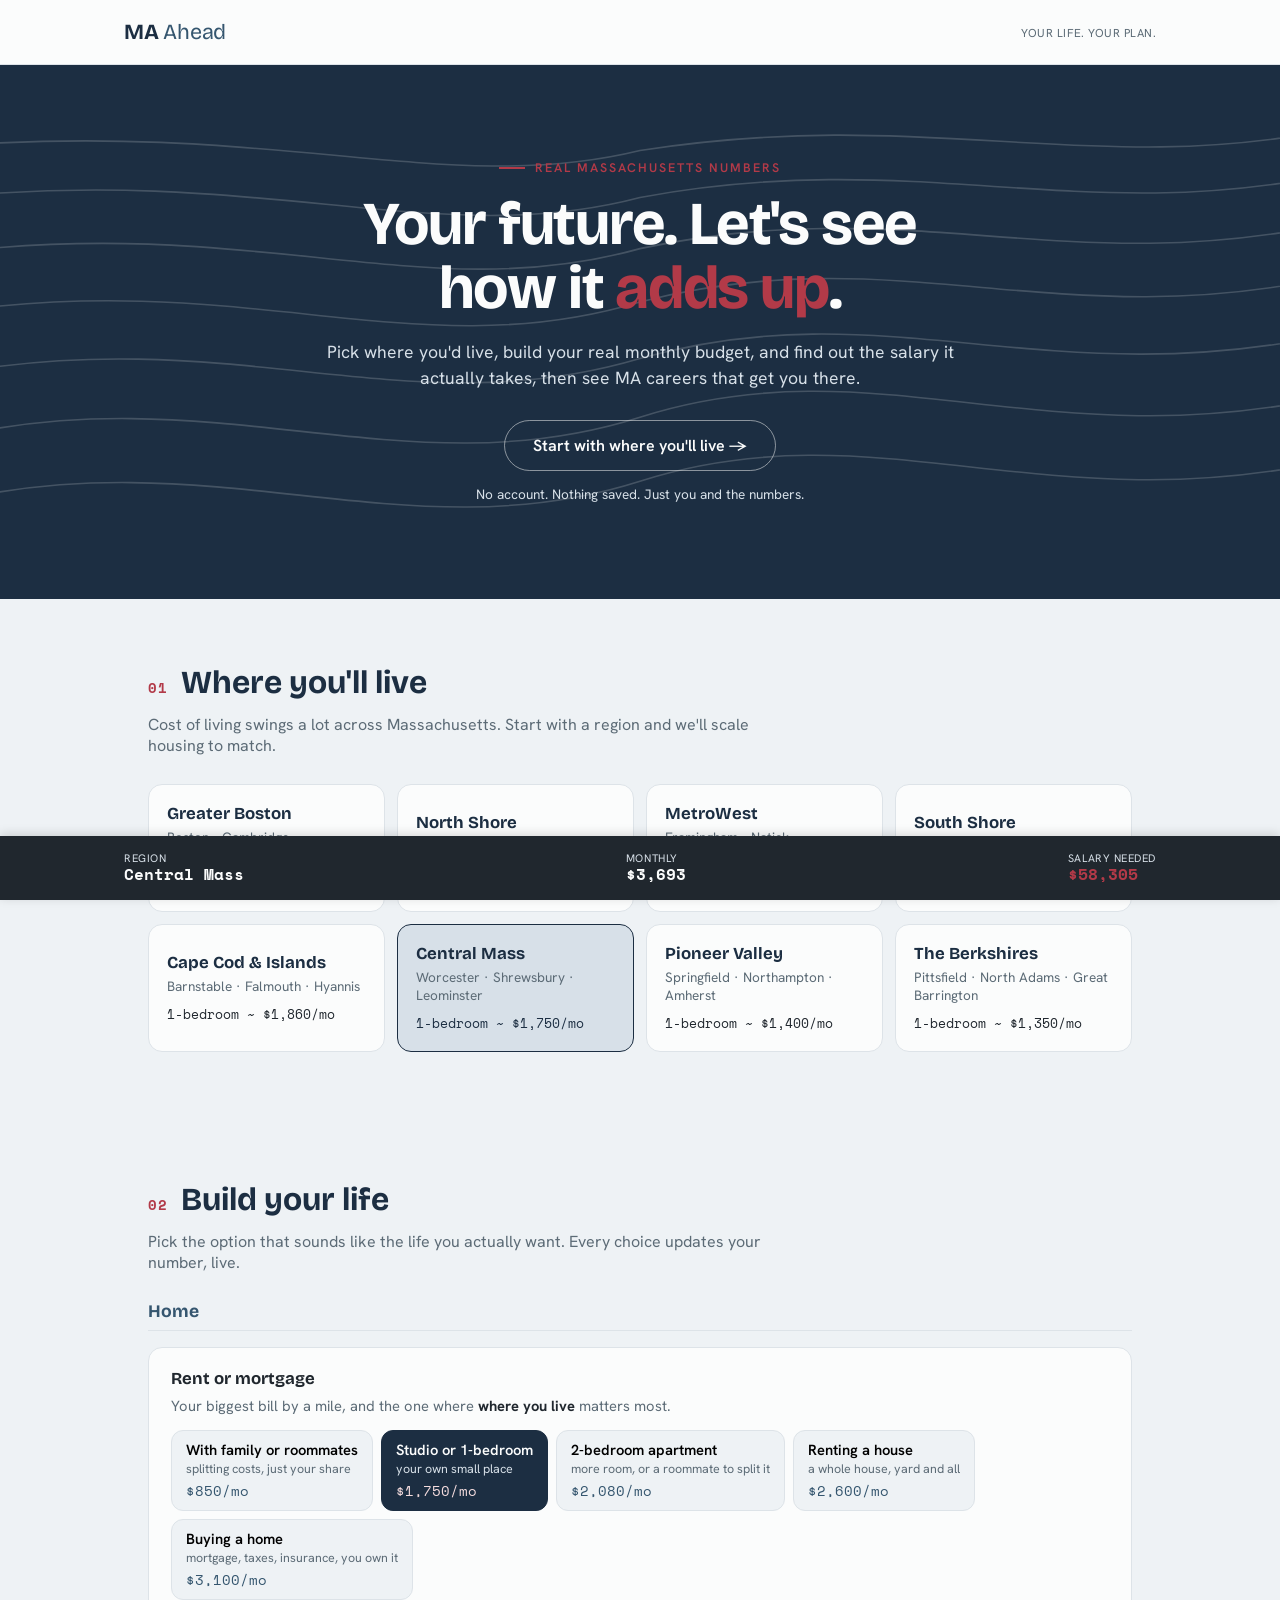
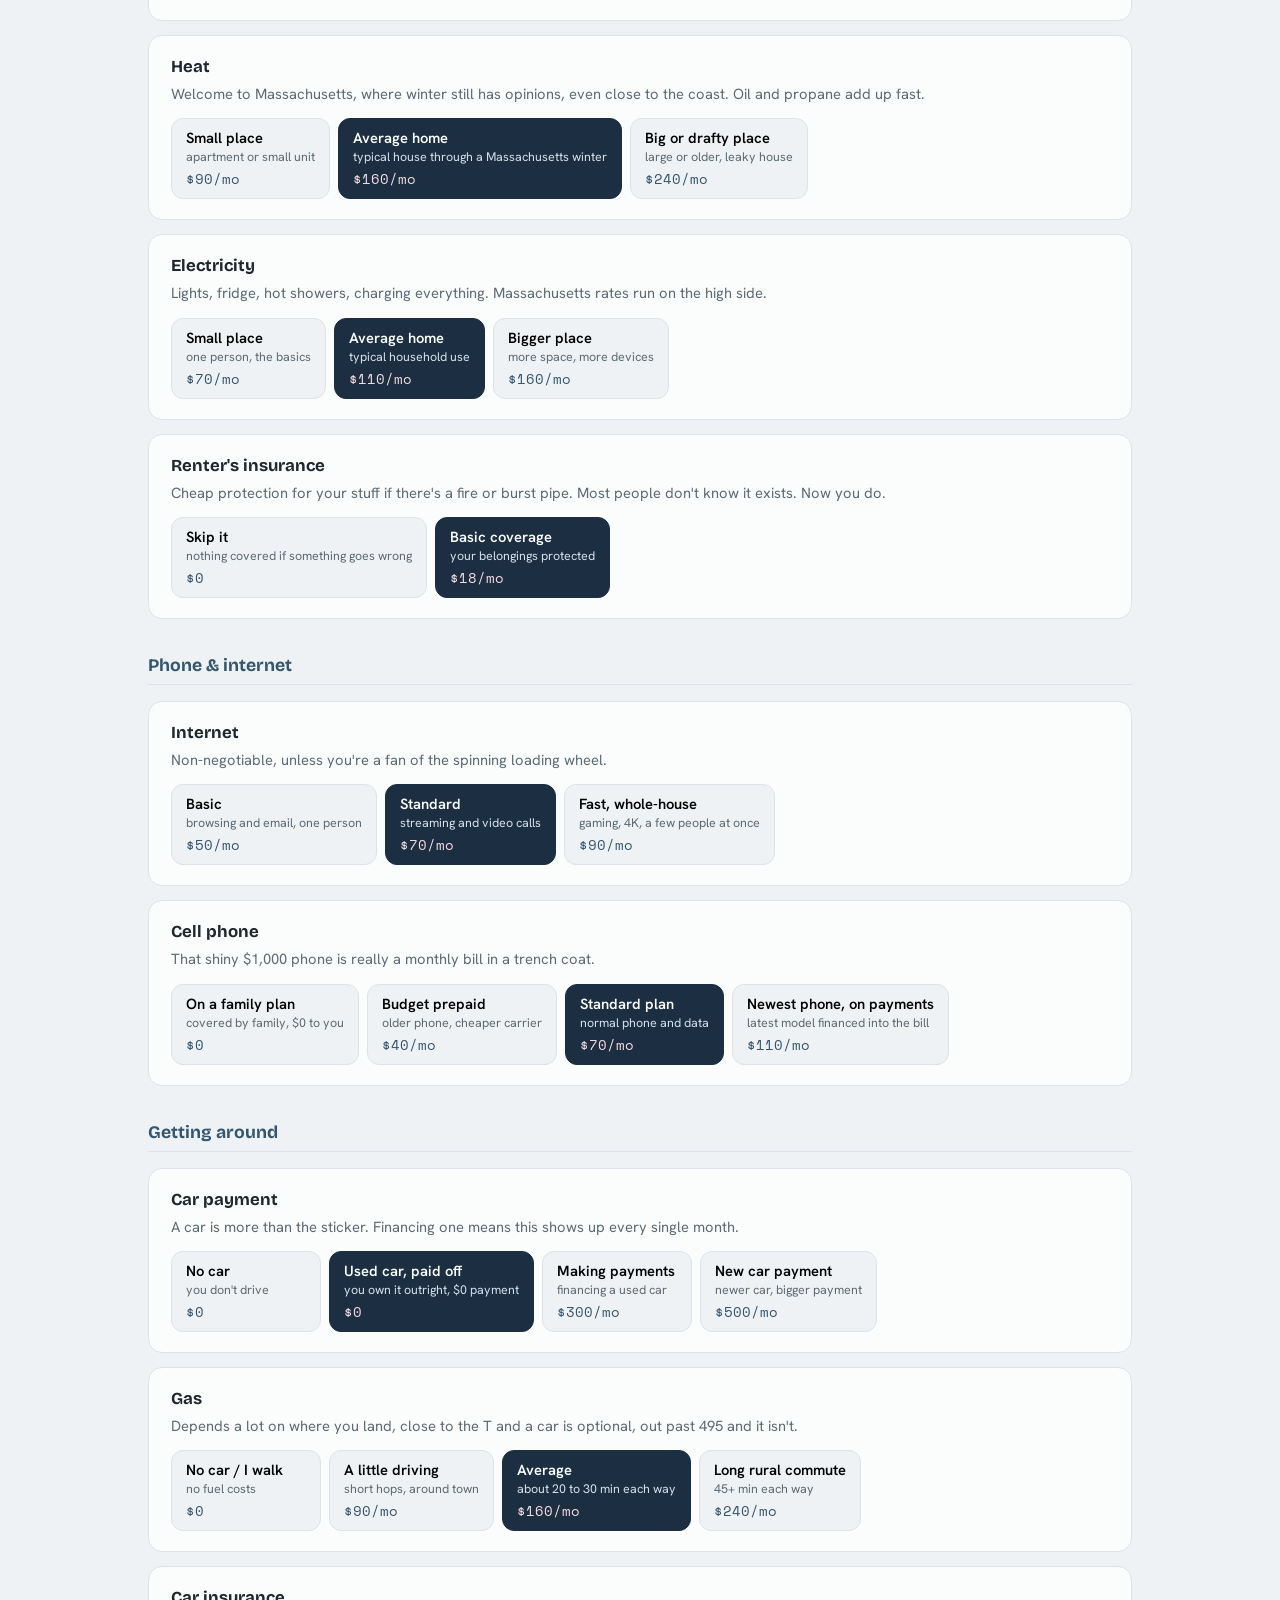
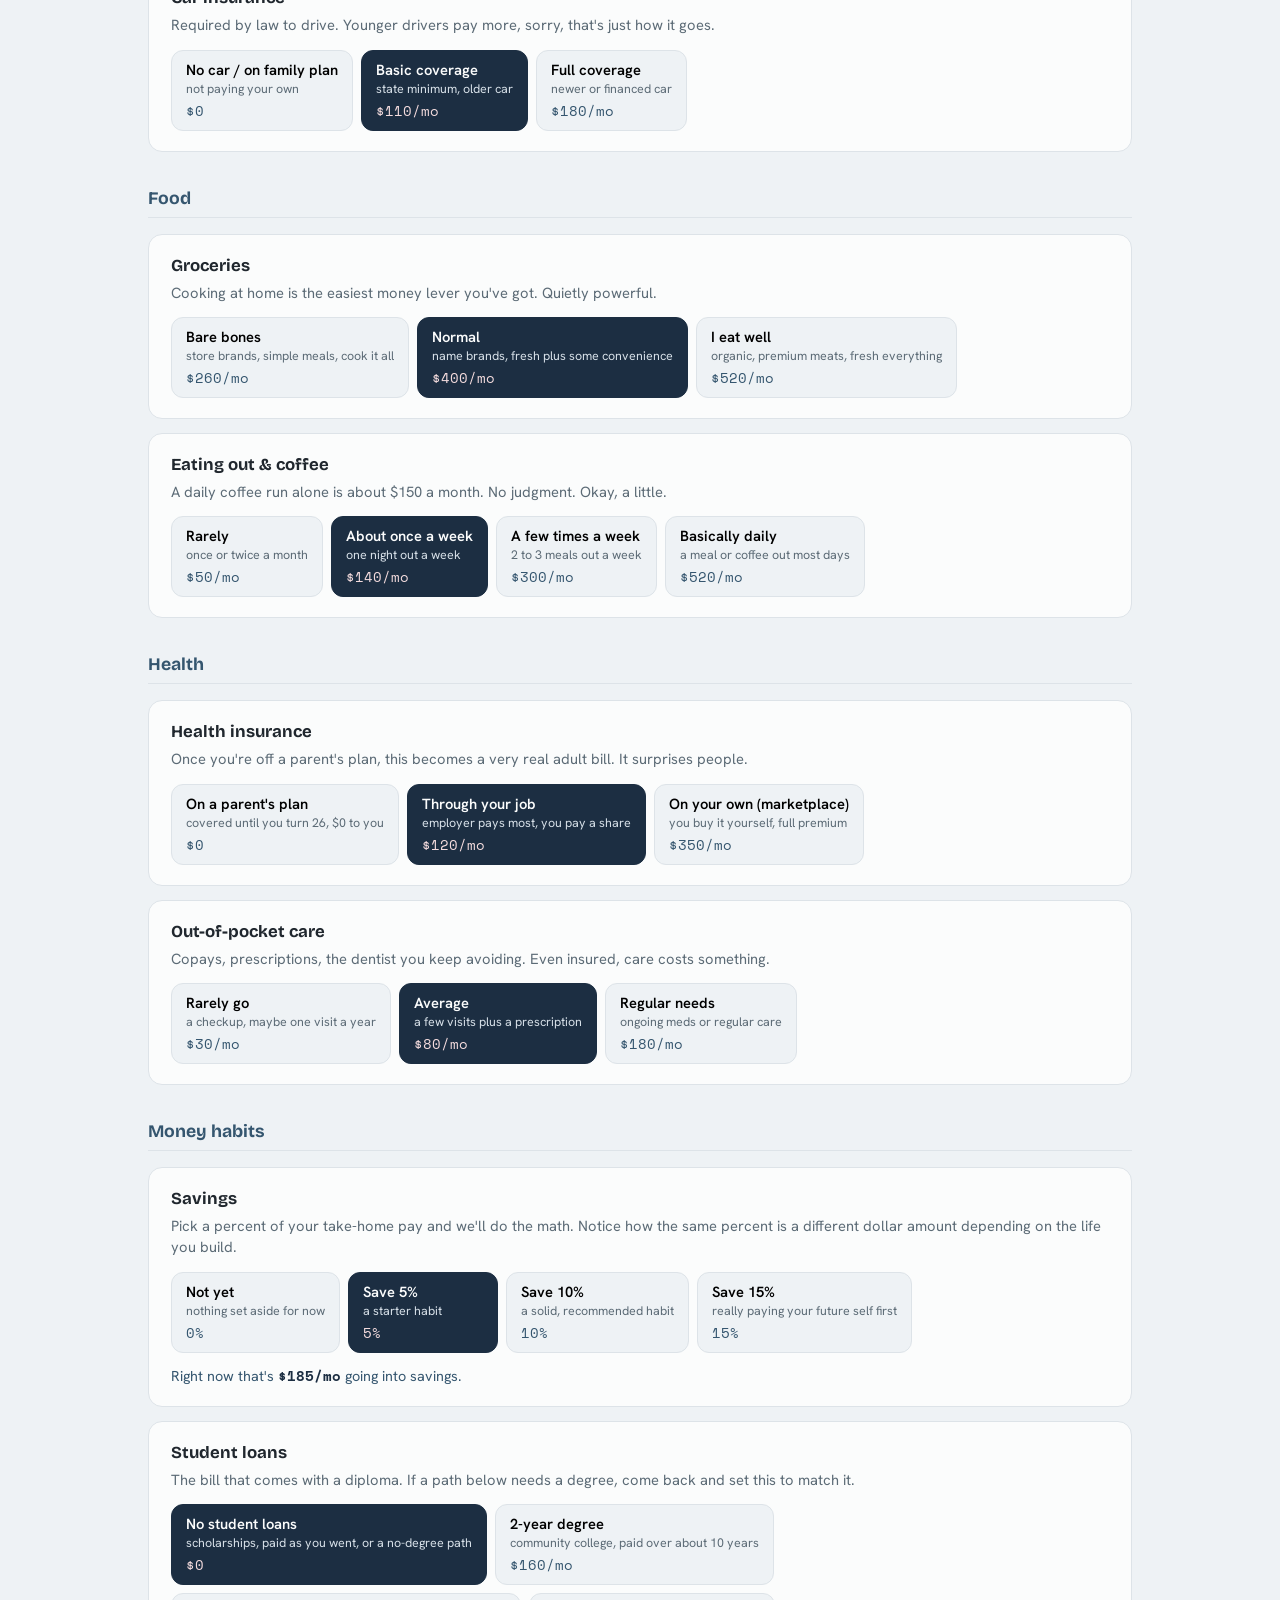
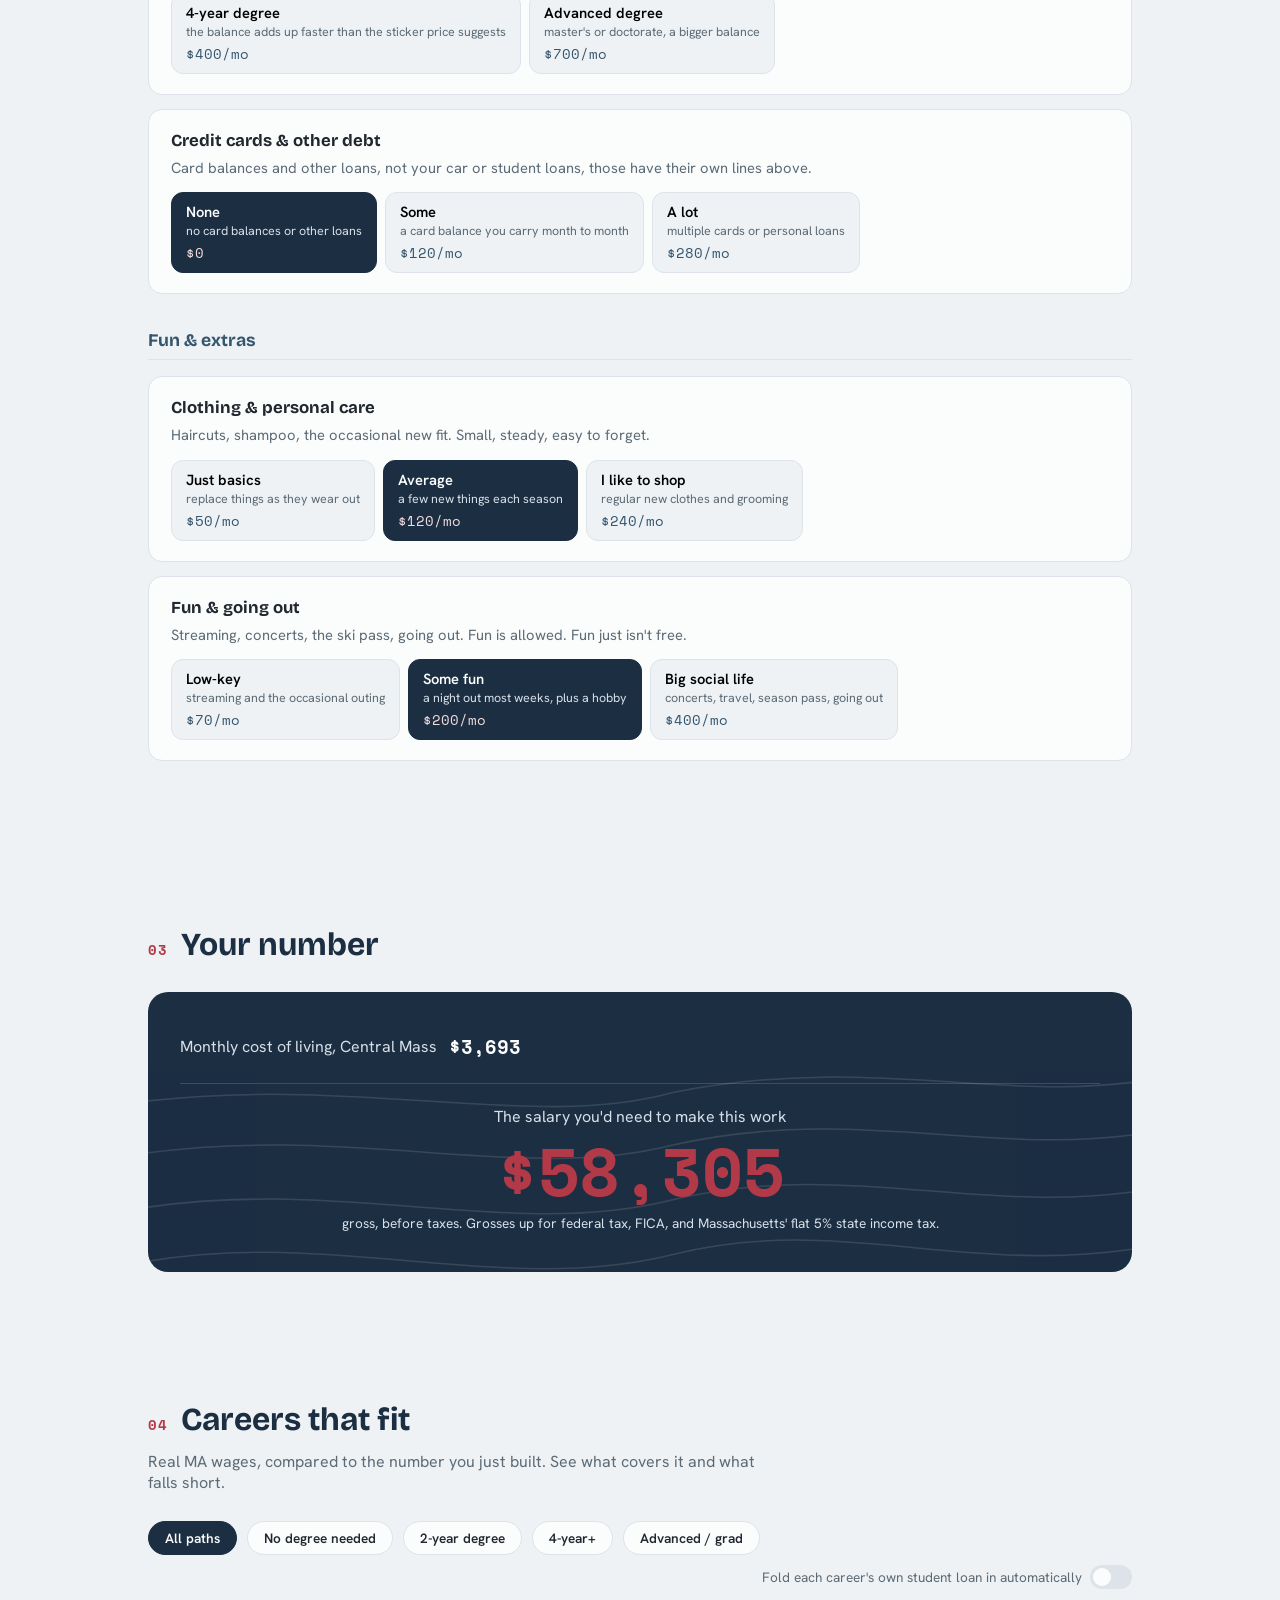
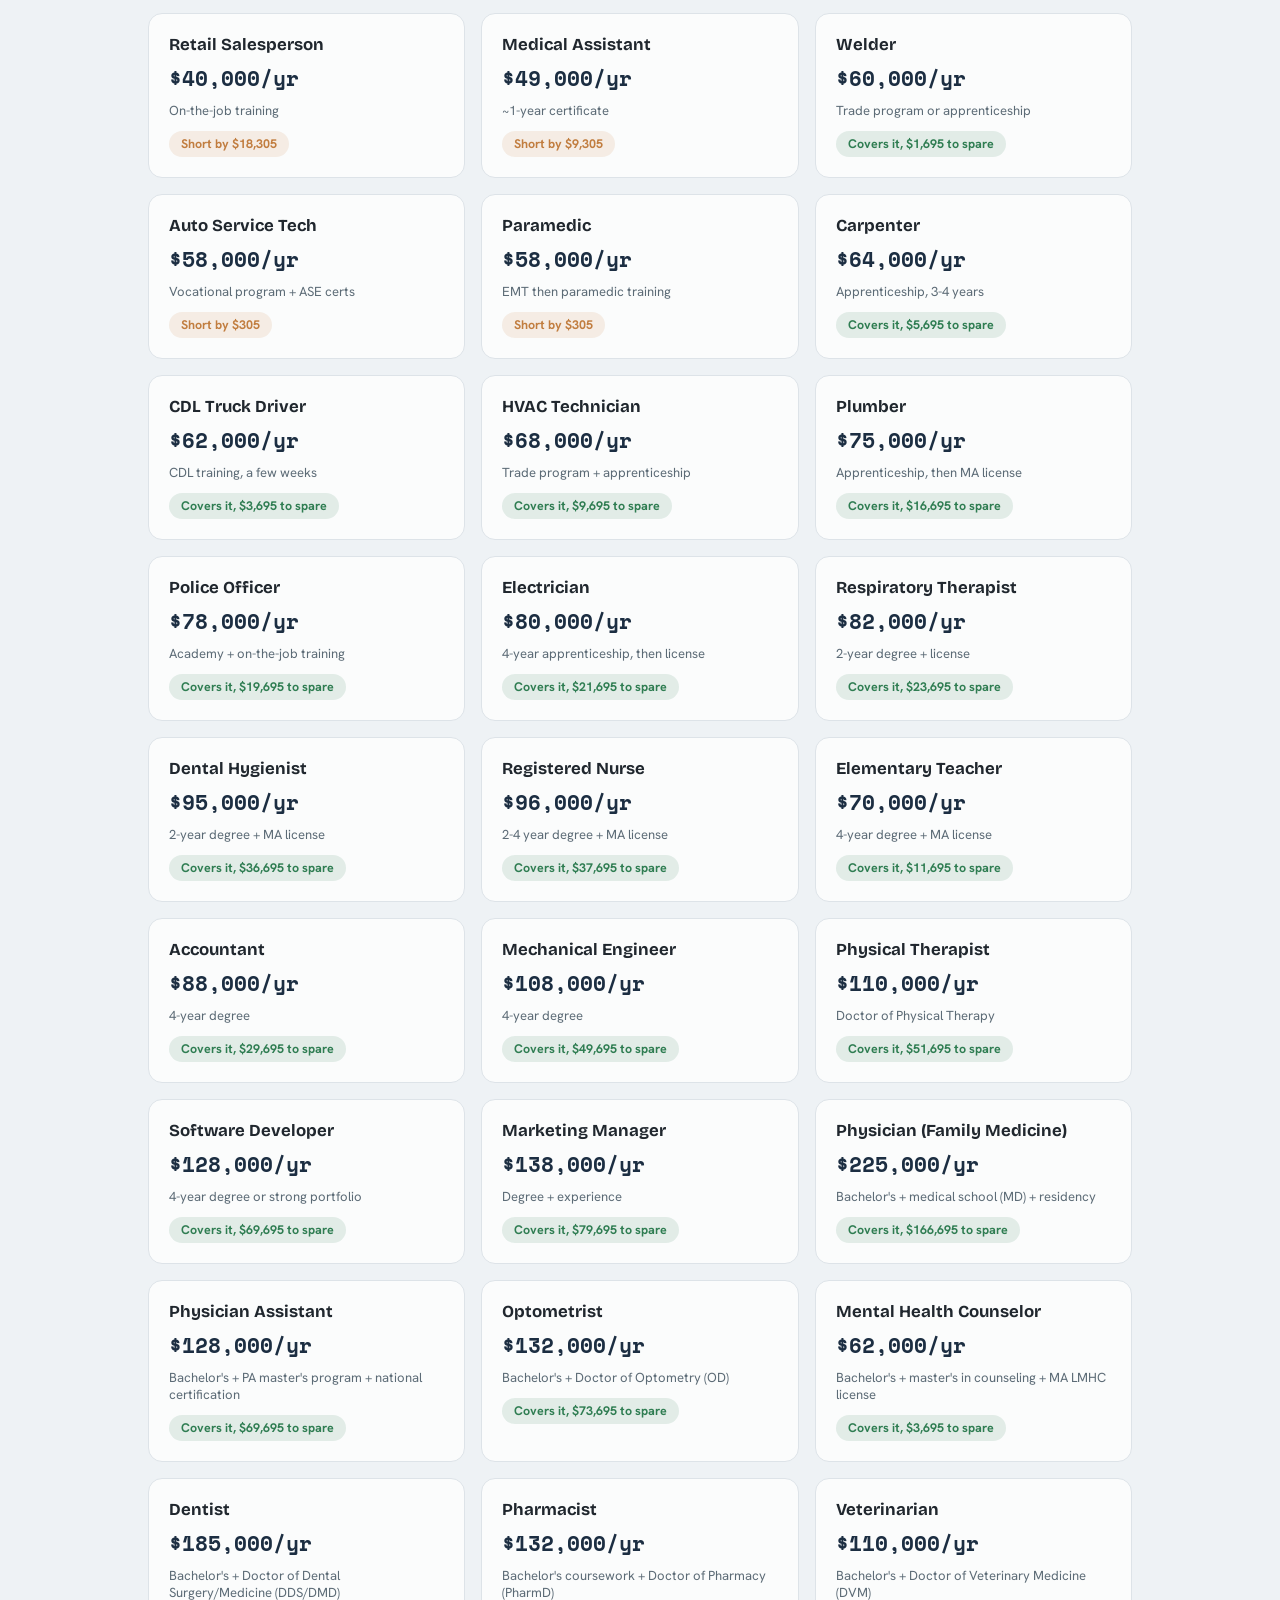
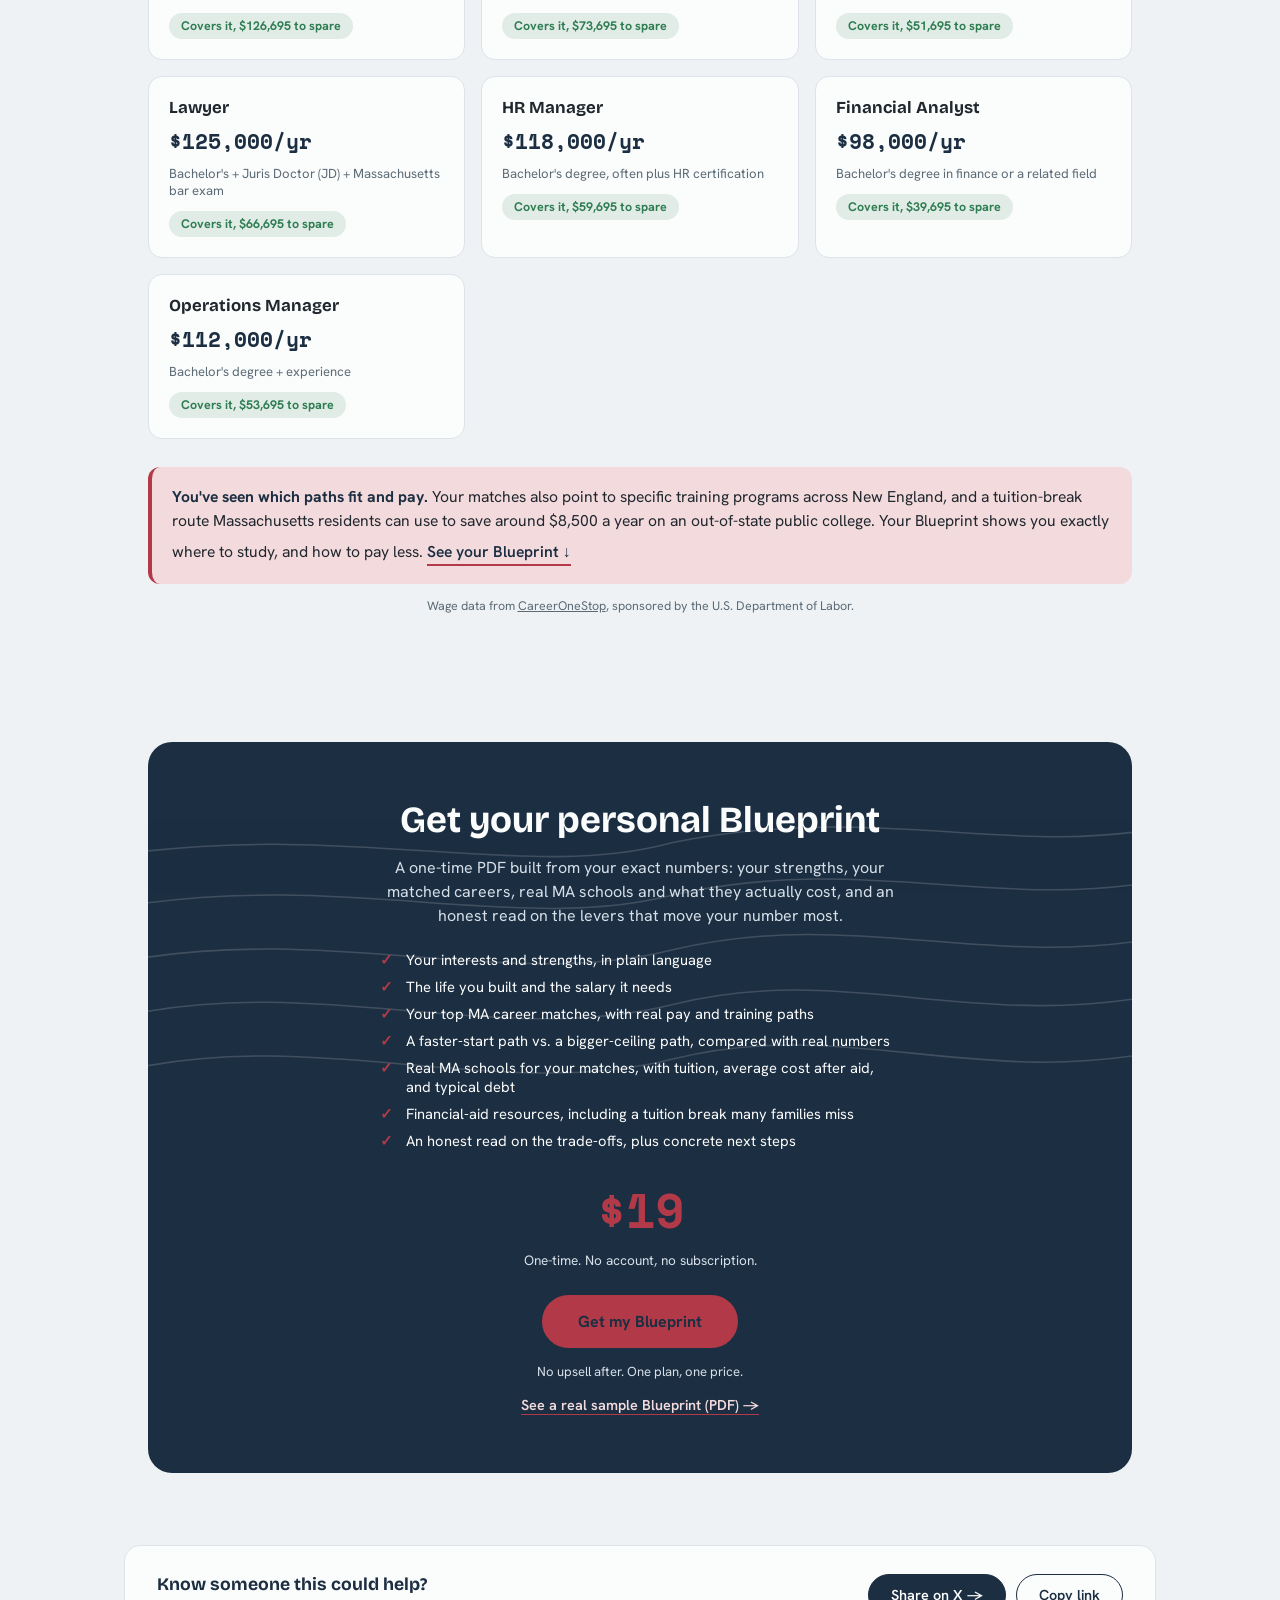
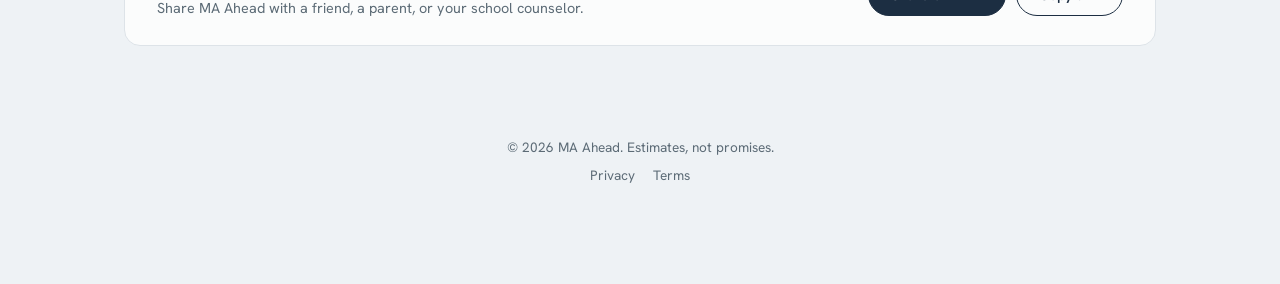
==== public/index.html @ f114e36f "Initial commit: MA Ahead, ported and adapted from NH Ahead (branding, colors, tax math, regions, car" ====
<!doctype html>
<html lang="en">
<head>
<meta charset="UTF-8">
<meta name="viewport" content="width=device-width, initial-scale=1">
<title>MA Ahead — Your future, added up</title>
<meta name="description" content="A free, honest tool for Massachusetts: pick where you'll live, build your budget, see the salary you'd need, and find MA careers that fit.">
<link rel="icon" type="image/svg+xml" href="favicon.svg">
<meta property="og:type" content="website">
<meta property="og:title" content="MA Ahead — Your future, added up">
<meta property="og:description" content="A free, honest tool for Massachusetts: pick where you'll live, build your budget, see the salary you'd need, and find MA careers that fit.">
<meta property="og:url" content="https://maahead.com/">
<meta property="og:image" content="https://maahead.com/og-image.jpg">
<meta name="twitter:card" content="summary_large_image">
<meta name="twitter:title" content="MA Ahead — Your future, added up">
<meta name="twitter:description" content="A free, honest tool for Massachusetts: pick where you'll live, build your budget, see the salary you'd need, and find MA careers that fit.">
<meta name="twitter:image" content="https://maahead.com/og-image.jpg">
<link rel="preconnect" href="https://fonts.googleapis.com">
<link rel="preconnect" href="https://fonts.gstatic.com" crossorigin>
<link href="https://fonts.googleapis.com/css2?family=Bricolage+Grotesque:wght@400;600;700&family=Hanken+Grotesk:wght@400;500;600;700&family=Space+Mono:wght@400;700&display=swap" rel="stylesheet">
<link rel="stylesheet" href="css/styles.css">
</head>
<body>

<header class="topbar">
  <div class="container">
    <a href="index.html" class="wordmark">MA <span>Ahead</span></a>
    <span class="topbar-tag">Your Life. Your Plan.</span>
  </div>
</header>

<section class="hero">
  <svg class="topo" viewBox="0 0 1200 520" preserveAspectRatio="xMidYMid slice" xmlns="http://www.w3.org/2000/svg">
    <g fill="none" stroke="#fbfcfa" stroke-width="1.5">
      <path d="M-50,420 C200,360 380,470 600,400 C820,330 980,440 1250,380"/>
      <path d="M-50,360 C200,300 380,410 600,340 C820,270 980,380 1250,320"/>
      <path d="M-50,300 C220,250 380,350 600,285 C830,220 980,320 1250,262"/>
      <path d="M-50,242 C230,200 390,295 600,232 C840,170 990,265 1250,208"/>
      <path d="M-50,186 C240,150 400,238 600,182 C850,128 1000,212 1250,158"/>
      <path d="M-50,134 C250,104 410,184 600,134 C860,86 1010,162 1250,112"/>
      <path d="M-50,86 C260,62 420,134 600,90 C870,48 1020,116 1250,70"/>
    </g>
  </svg>
  <div class="hero-inner">
    <div class="eyebrow">Real Massachusetts numbers</div>
    <h1>Your future. Let's see how it <em>adds up</em>.</h1>
    <p class="hero-sub">Pick where you'd live, build your real monthly budget, and find out the salary it actually takes, then see MA careers that get you there.</p>
    <a class="hero-cta" href="#step-region">Start with where you'll live &rarr;</a>
    <p class="hero-trust">No account. Nothing saved. Just you and the numbers.</p>
  </div>
</section>

<main>
  <div class="container">

    <section class="step" id="step-region">
      <div class="step-head"><span class="step-num">01</span><h2>Where you'll live</h2></div>
      <p class="step-sub">Cost of living swings a lot across Massachusetts. Start with a region and we'll scale housing to match.</p>
      <div class="region-grid" id="regionGrid"></div>
    </section>

    <section class="step" id="step-bills">
      <div class="step-head"><span class="step-num">02</span><h2>Build your life</h2></div>
      <p class="step-sub">Pick the option that sounds like the life you actually want. Every choice updates your number, live.</p>
      <div id="groupsContainer"></div>
    </section>

    <section class="step" id="step-number">
      <div class="step-head"><span class="step-num">03</span><h2>Your number</h2></div>
      <div class="number-panel">
        <svg class="topo" viewBox="0 0 900 360" preserveAspectRatio="xMidYMid slice" xmlns="http://www.w3.org/2000/svg">
          <g fill="none" stroke="#fbfcfa" stroke-width="1.4">
            <path d="M-20,300 C160,260 320,330 480,290 C640,250 760,320 940,280"/>
            <path d="M-20,250 C160,212 320,280 480,240 C640,200 760,268 940,228"/>
            <path d="M-20,200 C170,166 330,228 480,190 C650,150 770,212 940,176"/>
            <path d="M-20,150 C180,118 340,176 480,140 C660,100 780,158 940,124"/>
            <path d="M-20,102 C190,74 350,128 480,92 C670,54 790,108 940,76"/>
          </g>
        </svg>
        <div class="number-row">
          <span>Monthly cost of living, <span id="regionLabelInline">Lakes Region</span></span>
          <span class="figure mono" id="monthlyTotal">$0</span>
        </div>
        <div class="number-big">
          <span class="label">The salary you'd need to make this work</span>
          <span class="big-figure mono" id="salaryNeeded">$0</span>
          <span class="sublabel">gross, before taxes. Grosses up for federal tax, FICA, and Massachusetts' flat 5% state income tax.</span>
        </div>
      </div>
    </section>

    <section class="step" id="step-careers">
      <div class="step-head"><span class="step-num">04</span><h2>Careers that fit</h2></div>
      <p class="step-sub">Real MA wages, compared to the number you just built. See what covers it and what falls short.</p>
      <div class="careers-controls">
        <button class="filter-pill active" data-filter="all">All paths</button>
        <button class="filter-pill" data-filter="noDegree">No degree needed</button>
        <button class="filter-pill" data-filter="twoYear">2-year degree</button>
        <button class="filter-pill" data-filter="fourPlus">4-year+</button>
        <button class="filter-pill" data-filter="grad">Advanced / grad</button>
        <div class="auto-toggle">
          <span>Fold each career's own student loan in automatically</span>
          <button class="switch" id="autoLoanSwitch" aria-pressed="false"></button>
        </div>
      </div>
      <div class="careers-grid" id="careersGrid"></div>
      <div class="career-hook">
        <p><b>You've seen which paths fit and pay.</b> Your matches also point to specific training programs across New England, and a tuition-break route Massachusetts residents can use to save around $8,500 a year on an out-of-state public college. Your Blueprint shows you exactly where to study, and how to pay less.
        <a class="ch-link" href="#step-blueprint">See your Blueprint &darr;</a></p>
      </div>
      <div class="data-attribution">Wage data from <a href="https://www.careeronestop.org" target="_blank" rel="noopener">CareerOneStop</a>, sponsored by the U.S. Department of Labor.</div>
    </section>

    <section class="step" id="step-blueprint">
      <div class="blueprint-card">
        <svg class="topo" viewBox="0 0 900 360" preserveAspectRatio="xMidYMid slice" xmlns="http://www.w3.org/2000/svg">
          <g fill="none" stroke="#fbfcfa" stroke-width="1.4">
            <path d="M-20,300 C160,260 320,330 480,290 C640,250 760,320 940,280"/>
            <path d="M-20,250 C160,212 320,280 480,240 C640,200 760,268 940,228"/>
            <path d="M-20,200 C170,166 330,228 480,190 C650,150 770,212 940,176"/>
            <path d="M-20,150 C180,118 340,176 480,140 C660,100 780,158 940,124"/>
            <path d="M-20,102 C190,74 350,128 480,92 C670,54 790,108 940,76"/>
          </g>
        </svg>
        <div class="bp-inner">
          <h2>Get your personal Blueprint</h2>
          <p>A one-time PDF built from your exact numbers: your strengths, your matched careers, real MA schools and what they actually cost, and an honest read on the levers that move your number most.</p>
          <ul class="bp-list">
            <li>Your interests and strengths, in plain language</li>
            <li>The life you built and the salary it needs</li>
            <li>Your top MA career matches, with real pay and training paths</li>
            <li>A faster-start path vs. a bigger-ceiling path, compared with real numbers</li>
            <li>Real MA schools for your matches, with tuition, average cost after aid, and typical debt</li>
            <li>Financial-aid resources, including a tuition break many families miss</li>
            <li>An honest read on the trade-offs, plus concrete next steps</li>
          </ul>
          <div class="bp-price mono">$19</div>
          <div class="bp-price-sub">One-time. No account, no subscription.</div>
          <button class="cta" id="blueprintCta">Get my Blueprint</button>
          <p class="bp-reassure">No upsell after. One plan, one price.</p>
          <p class="bp-sample"><a href="sample-blueprint.pdf" target="_blank" rel="noopener">See a real sample Blueprint (PDF) &rarr;</a></p>
        </div>
      </div>
    </section>

    <section class="share-block">
      <div class="share-text">
        <h3>Know someone this could help?</h3>
        <p>Share MA Ahead with a friend, a parent, or your school counselor.</p>
      </div>
      <div class="share-actions">
        <button class="share-btn" id="shareBtn">Share &rarr;</button>
        <button class="share-btn share-copy" id="copyLinkBtn">Copy link</button>
      </div>
    </section>

  </div>
</main>

<footer class="site-footer">
  <div>&copy; 2026 MA Ahead. Estimates, not promises.</div>
  <nav>
    <a href="privacy.html">Privacy</a>
    <a href="terms.html">Terms</a>
  </nav>
</footer>

<div class="bottom-bar">
  <div class="container">
    <div class="bb-item">
      <span class="bb-label">Region</span>
      <span class="bb-value" id="bbRegion">Lakes Region</span>
    </div>
    <div class="bb-item">
      <span class="bb-label">Monthly</span>
      <span class="bb-value mono" id="bbMonthly">$0</span>
    </div>
    <div class="bb-item bb-salary">
      <span class="bb-label">Salary needed</span>
      <span class="bb-value mono" id="bbSalary">$0</span>
    </div>
  </div>
</div>

<script src="js/data.js"></script>
<script src="js/app.js"></script>
</body>
</html>
---- public/css/styles.css ----
:root{
  --pine:#1c2e42;
  --spruce:#35566f;
  --sage:#d7e0e8;
  --granite:#20272e;
  --slate:#5c6b76;
  --mist:#eef2f5;
  --paper:#fbfcfc;
  --summit:#b23a48;
  --summit-soft:#f3dbdd;
  --cover:#2f7d52;
  --short:#c17d3f;
  --line:#dde3e8;
}

*, *::before, *::after{ box-sizing:border-box; }

html{ scroll-behavior:smooth; }

body{
  margin:0;
  background:var(--mist);
  color:var(--granite);
  font-family:'Hanken Grotesk', sans-serif;
  padding-bottom:76px;
  -webkit-font-smoothing:antialiased;
}

h1,h2,h3{
  font-family:'Bricolage Grotesque', serif;
  margin:0;
  color:var(--pine);
}

p{ margin:0; }

.mono{ font-family:'Space Mono', monospace; }

.container{
  max-width:1080px;
  margin:0 auto;
  padding:0 24px;
}

/* ---------- top bar ---------- */
.topbar{
  position:sticky;
  top:0;
  z-index:20;
  background:var(--paper);
  border-bottom:1px solid var(--line);
}
.topbar .container{
  display:flex;
  align-items:center;
  justify-content:space-between;
  height:64px;
}
.wordmark{
  font-family:'Bricolage Grotesque', serif;
  font-weight:700;
  font-size:1.35rem;
  letter-spacing:-0.01em;
  color:var(--pine);
  text-decoration:none;
  cursor:pointer;
}
.wordmark span{ color:var(--spruce); font-weight:400; }
.topbar-tag{
  font-size:0.72rem;
  color:var(--slate);
  letter-spacing:0.04em;
  text-transform:uppercase;
}

/* ---------- hero ---------- */
.hero{
  position:relative;
  overflow:hidden;
  background:var(--pine);
  color:var(--paper);
  padding:88px 24px 96px;
  text-align:center;
}
.hero .topo{
  position:absolute;
  inset:0;
  width:100%;
  height:100%;
  opacity:0.18;
}
.hero-inner{
  position:relative;
  max-width:680px;
  margin:0 auto;
}
.eyebrow{
  font-size:0.78rem;
  letter-spacing:0.16em;
  text-transform:uppercase;
  color:var(--summit);
  font-weight:600;
  margin-bottom:16px;
  display:inline-flex;
  align-items:center;
  gap:10px;
}
.eyebrow::before{
  content:'';
  width:26px;
  height:2px;
  background:var(--summit);
  display:inline-block;
}
.hero h1{
  color:var(--paper);
  font-size:clamp(2.3rem, 6vw, 3.8rem);
  line-height:1.06;
  font-weight:700;
  letter-spacing:-0.02em;
}
.hero h1 em{
  font-style:normal;
  color:var(--summit);
}
.hero-sub{
  margin-top:18px;
  font-size:1.1rem;
  color:var(--sage);
  line-height:1.5;
}
.hero-cta{
  display:inline-flex;
  align-items:center;
  gap:8px;
  margin-top:28px;
  font-weight:600;
  color:var(--paper);
  text-decoration:none;
  border:1.5px solid rgba(251,252,250,0.5);
  padding:14px 28px;
  border-radius:999px;
  transition:background .18s ease, color .18s ease, border-color .18s ease;
}
.hero-cta:hover{
  background:var(--paper);
  color:var(--pine);
  border-color:var(--paper);
}
.hero-trust{
  margin-top:14px;
  font-size:0.85rem;
  color:var(--sage);
}

/* ---------- steps ---------- */
.step{
  padding:64px 24px;
}
.step-head{
  display:flex;
  align-items:baseline;
  gap:14px;
  margin-bottom:28px;
}
.step-num{
  font-family:'Space Mono', monospace;
  font-size:0.85rem;
  font-weight:700;
  color:var(--summit);
  letter-spacing:0.04em;
}
.step-head h2{
  font-size:clamp(1.5rem, 3vw, 2rem);
}
.step-sub{
  margin-top:-16px;
  margin-bottom:28px;
  color:var(--slate);
  max-width:640px;
}

/* ---------- region cards ---------- */
.region-grid{
  display:grid;
  grid-template-columns:repeat(auto-fill, minmax(220px, 1fr));
  gap:12px;
}
.region-card{
  background:var(--paper);
  border:1.5px solid var(--line);
  border-radius:14px;
  padding:18px 18px;
  text-align:left;
  cursor:pointer;
  transition:border-color .15s ease, background .15s ease, transform .1s ease;
  font-family:inherit;
}
.region-card:hover{ border-color:var(--spruce); }
.region-card.active{
  border-color:var(--pine);
  background:var(--sage);
}
.region-card .r-name{
  display:block;
  font-family:'Bricolage Grotesque', serif;
  font-weight:700;
  font-size:1.05rem;
  color:var(--pine);
  margin-bottom:4px;
}
.region-card .r-towns{
  display:block;
  font-size:0.85rem;
  color:var(--slate);
  margin-bottom:10px;
}
.region-card .r-rent{
  display:block;
  font-size:0.8rem;
  color:var(--granite);
}
.region-card.active .r-rent{ color:var(--pine); }

/* ---------- bill groups / categories ---------- */
.group-block{
  margin-bottom:36px;
}
.group-title{
  font-family:'Bricolage Grotesque', serif;
  font-weight:700;
  font-size:1.1rem;
  color:var(--spruce);
  margin-bottom:16px;
  padding-bottom:8px;
  border-bottom:1px solid var(--line);
}
.category{
  background:var(--paper);
  border:1px solid var(--line);
  border-radius:14px;
  padding:20px 22px;
  margin-bottom:14px;
}
.category-label{
  font-family:'Bricolage Grotesque', serif;
  font-weight:700;
  font-size:1.05rem;
  margin-bottom:6px;
}
.category-note{
  color:var(--slate);
  font-size:0.92rem;
  line-height:1.45;
  margin-bottom:14px;
}
.category-note b{ color:var(--granite); }

.options{
  display:flex;
  flex-wrap:wrap;
  gap:8px;
}
.option-pill{
  display:flex;
  flex-direction:column;
  align-items:flex-start;
  gap:2px;
  background:var(--mist);
  border:1.5px solid var(--line);
  border-radius:12px;
  padding:9px 14px;
  cursor:pointer;
  font-family:inherit;
  text-align:left;
  transition:border-color .15s ease, background .15s ease, color .15s ease;
  min-width:150px;
}
.option-pill:hover{ border-color:var(--spruce); }
.option-pill.active{
  background:var(--pine);
  border-color:var(--pine);
  color:var(--paper);
}
.option-pill .o-title{
  font-weight:600;
  font-size:0.92rem;
}
.option-pill .o-desc{
  font-size:0.78rem;
  color:var(--slate);
}
.option-pill.active .o-desc{ color:var(--sage); }
.option-pill .o-value{
  font-family:'Space Mono', monospace;
  font-size:0.85rem;
  margin-top:2px;
  color:var(--spruce);
}
.option-pill.active .o-value{ color:var(--summit-soft); }

.savings-live{
  margin-top:12px;
  font-size:0.9rem;
  color:var(--spruce);
}
.savings-live .mono{ font-weight:700; color:var(--pine); }

/* ---------- number panel ---------- */
.number-panel{
  background:var(--pine);
  color:var(--paper);
  border-radius:20px;
  padding:40px 32px;
  position:relative;
  overflow:hidden;
}
.number-panel .topo{
  position:absolute;
  inset:0;
  opacity:0.12;
}
.number-row{
  position:relative;
  display:flex;
  justify-content:flex-start;
  align-items:center;
  gap:12px;
  font-size:1rem;
  color:var(--sage);
  padding-bottom:22px;
  margin-bottom:22px;
  border-bottom:1px solid rgba(255,255,255,0.15);
}
.number-row .figure{
  font-family:'Space Mono', monospace;
  font-weight:700;
  font-size:1.2rem;
  color:var(--paper);
}
.number-big{
  position:relative;
  text-align:center;
}
.number-big .label{
  display:block;
  font-size:1rem;
  color:var(--sage);
  margin-bottom:10px;
}
.number-big .big-figure{
  display:block;
  font-family:'Space Mono', monospace;
  font-weight:700;
  font-size:clamp(2.6rem, 8vw, 4.2rem);
  color:var(--summit);
  line-height:1;
}
.number-big .sublabel{
  display:block;
  font-size:0.85rem;
  color:var(--sage);
  margin-top:10px;
}

/* ---------- careers ---------- */
.careers-controls{
  display:flex;
  flex-wrap:wrap;
  align-items:center;
  gap:10px;
  margin-bottom:24px;
}
.filter-pill{
  background:var(--paper);
  border:1.5px solid var(--line);
  border-radius:999px;
  padding:7px 16px;
  font-size:0.85rem;
  font-weight:600;
  cursor:pointer;
  font-family:inherit;
  color:var(--granite);
  transition:border-color .15s ease, background .15s ease, color .15s ease;
}
.filter-pill:hover{ border-color:var(--spruce); }
.filter-pill.active{
  background:var(--pine);
  border-color:var(--pine);
  color:var(--paper);
}
.auto-toggle{
  margin-left:auto;
  display:flex;
  align-items:center;
  gap:8px;
  font-size:0.85rem;
  color:var(--slate);
}
.switch{
  position:relative;
  width:42px;
  height:24px;
  background:var(--line);
  border-radius:999px;
  cursor:pointer;
  border:none;
  transition:background .15s ease;
}
.switch::after{
  content:'';
  position:absolute;
  top:3px; left:3px;
  width:18px; height:18px;
  background:var(--paper);
  border-radius:50%;
  transition:transform .15s ease;
}
.switch.on{ background:var(--spruce); }
.switch.on::after{ transform:translateX(18px); }

.careers-grid{
  display:grid;
  grid-template-columns:repeat(auto-fill, minmax(260px, 1fr));
  gap:16px;
}
.career-card{
  background:var(--paper);
  border:1px solid var(--line);
  border-radius:14px;
  padding:20px;
  display:flex;
  flex-direction:column;
  gap:8px;
}
.career-card .c-title{
  font-family:'Bricolage Grotesque', serif;
  font-weight:700;
  font-size:1.05rem;
}
.career-card .c-wage{
  font-family:'Space Mono', monospace;
  font-size:1.3rem;
  font-weight:700;
  color:var(--pine);
}
.career-card .c-path{
  font-size:0.82rem;
  color:var(--slate);
}
.fit-badge{
  align-self:flex-start;
  border-radius:999px;
  padding:5px 12px;
  font-size:0.78rem;
  font-weight:700;
  margin-top:4px;
}
.fit-badge.cover{ background:rgba(47,125,82,0.12); color:var(--cover); }
.fit-badge.short{ background:rgba(193,125,63,0.12); color:var(--short); }

.career-hook{
  margin-top:28px;
  background:var(--summit-soft);
  border-left:4px solid var(--summit);
  border-radius:12px;
  padding:18px 20px;
}
.career-hook p{
  margin:0;
  font-size:0.98rem;
  color:var(--granite);
  line-height:1.5;
}
.career-hook p b{ color:var(--pine); }
.career-hook .ch-link{
  display:inline-block;
  margin-top:8px;
  font-weight:600;
  color:var(--pine);
  text-decoration:none;
  border-bottom:2px solid var(--summit);
}
.career-hook .ch-link:hover{ color:var(--spruce); }

.data-attribution{
  margin-top:14px;
  text-align:center;
  color:var(--slate);
  font-size:0.78rem;
}
.data-attribution a{ color:var(--slate); text-decoration:underline; }

/* ---------- blueprint offer ---------- */
.blueprint-card{
  position:relative;
  overflow:hidden;
  background:var(--pine);
  color:var(--paper);
  border-radius:24px;
  padding:56px 32px;
  text-align:center;
}
.blueprint-card .topo{
  position:absolute;
  inset:0;
  opacity:0.16;
}
.blueprint-card .bp-inner{
  position:relative;
  max-width:520px;
  margin:0 auto;
}
.blueprint-card h2{
  color:var(--paper);
  font-size:clamp(1.7rem, 4vw, 2.3rem);
}
.blueprint-card p{
  color:var(--sage);
  margin-top:14px;
  line-height:1.5;
}
.bp-list{
  list-style:none;
  padding:0;
  margin:22px 0 0;
  display:grid;
  gap:8px;
  text-align:left;
}
.bp-list li{
  position:relative;
  padding-left:26px;
  font-size:0.92rem;
  color:var(--paper);
}
.bp-list li::before{
  content:'\2713';
  position:absolute;
  left:0;
  color:var(--summit);
  font-weight:700;
}
.bp-reassure{
  margin-top:16px;
  font-size:0.82rem;
  color:var(--sage);
}
.bp-sample{
  margin-top:12px;
  font-size:0.9rem;
}
.bp-sample a{
  color:var(--summit-soft);
  font-weight:600;
  text-decoration:none;
  border-bottom:1.5px solid var(--summit);
}
.bp-sample a:hover{ color:#fff; }
.bp-price{
  font-family:'Space Mono', monospace;
  font-weight:700;
  font-size:3rem;
  color:var(--summit);
  margin:24px 0 6px;
}
.bp-price-sub{
  color:var(--sage);
  font-size:0.85rem;
  margin-bottom:26px;
}
.cta{
  display:inline-block;
  background:var(--summit);
  color:var(--pine);
  font-weight:700;
  font-size:1rem;
  border:none;
  border-radius:999px;
  padding:16px 36px;
  cursor:pointer;
  font-family:inherit;
  transition:transform .1s ease, background .15s ease;
}
.cta:hover{ background:#c94f5c; transform:translateY(-1px); }
.cta:disabled{ opacity:0.6; cursor:not-allowed; transform:none; }
.cta:disabled:hover{ background:var(--summit); }

/* ---------- share block ---------- */
.share-block{
  margin:8px 0 56px;
  background:var(--paper);
  border:1.5px solid var(--line);
  border-radius:16px;
  padding:28px 32px;
  display:flex;
  align-items:center;
  justify-content:space-between;
  gap:20px;
  flex-wrap:wrap;
}
.share-text h3{
  font-family:'Bricolage Grotesque', serif;
  font-size:1.1rem;
  margin-bottom:4px;
}
.share-text p{
  color:var(--slate);
  font-size:0.9rem;
}
.share-actions{
  display:flex;
  gap:10px;
  flex-wrap:wrap;
}
.share-btn{
  font-family:inherit;
  font-weight:600;
  font-size:0.9rem;
  border-radius:999px;
  padding:11px 22px;
  cursor:pointer;
  border:1.5px solid var(--pine);
  background:var(--pine);
  color:var(--paper);
  transition:transform .1s ease, background .15s ease;
}
.share-btn:hover{ background:var(--spruce); transform:translateY(-1px); }
.share-btn.share-copy{
  background:transparent;
  color:var(--pine);
}
.share-btn.share-copy:hover{ background:var(--sage); transform:none; }

/* ---------- footer ---------- */
.site-footer{
  padding:36px 24px 24px;
  text-align:center;
  color:var(--slate);
  font-size:0.85rem;
}
.site-footer nav{
  margin-top:10px;
  display:flex;
  gap:18px;
  justify-content:center;
}
.site-footer a{
  color:var(--slate);
  text-decoration:none;
}
.site-footer a:hover{ text-decoration:underline; }

/* ---------- bottom bar ---------- */
.bottom-bar{
  position:fixed;
  bottom:0; left:0; right:0;
  background:var(--granite);
  color:var(--paper);
  z-index:30;
  box-shadow:0 -2px 10px rgba(0,0,0,0.15);
}
.bottom-bar .container{
  display:flex;
  justify-content:space-between;
  align-items:center;
  height:64px;
  gap:12px;
}
.bb-item{
  display:flex;
  flex-direction:column;
  line-height:1.2;
}
.bb-item .bb-label{
  font-size:0.68rem;
  text-transform:uppercase;
  letter-spacing:0.05em;
  color:var(--sage);
}
.bb-item .bb-value{
  font-family:'Space Mono', monospace;
  font-weight:700;
  font-size:1rem;
}
.bb-item.bb-salary .bb-value{ color:var(--summit); }

/* ---------- blueprint quiz page ---------- */
.bp-page-inner{
  padding:56px 24px 80px;
  max-width:720px;
}
.bp-state{
  text-align:center;
  padding:40px 0;
}
.bp-state-title{
  font-family:'Bricolage Grotesque', serif;
  font-weight:700;
  font-size:1.4rem;
  color:var(--pine);
  margin-bottom:10px;
}
.bp-state-sub{
  color:var(--slate);
  line-height:1.5;
}

.done-card{
  position:relative;
  overflow:hidden;
  background:var(--pine);
  color:var(--paper);
  border-radius:24px;
  padding:48px 32px;
  text-align:center;
}
.done-card .topo{
  position:absolute;
  inset:0;
  opacity:0.16;
}
.done-inner{
  position:relative;
  max-width:480px;
  margin:0 auto;
}
.done-check{
  width:56px;
  height:56px;
  margin:0 auto 20px;
  border-radius:50%;
  background:var(--summit);
  color:var(--pine);
  font-size:1.6rem;
  font-weight:700;
  display:flex;
  align-items:center;
  justify-content:center;
}
.done-card .bp-state-title{
  color:var(--paper);
  font-size:1.6rem;
  margin-bottom:8px;
}
.done-card .bp-state-sub{
  color:var(--sage);
  margin-bottom:14px;
}
.done-card .code-pill{
  display:inline-flex;
  background:var(--sage);
  color:var(--pine);
  font-weight:700;
  padding:6px 16px;
  border-radius:999px;
  margin:0 0 18px;
}
.bp-done-note{
  font-size:0.85rem;
  opacity:0.85;
}

.verify-card{
  background:var(--paper);
  border:1px solid var(--line);
  border-radius:20px;
  padding:56px 32px;
  max-width:420px;
  margin:0 auto;
}
.verify-spinner{
  width:36px;
  height:36px;
  margin:0 auto 20px;
  border:3px solid var(--line);
  border-top-color:var(--summit);
  border-radius:50%;
  animation:verify-spin 0.8s linear infinite;
}
@keyframes verify-spin{
  to{ transform:rotate(360deg); }
}

.error-card{
  background:var(--paper);
  border:1px solid var(--line);
  border-radius:20px;
  padding:48px 32px;
  max-width:440px;
  margin:0 auto;
}
.error-icon{
  width:44px;
  height:44px;
  margin:0 auto 18px;
  border-radius:50%;
  background:var(--summit-soft);
  color:var(--short);
  font-family:'Bricolage Grotesque', serif;
  font-weight:700;
  font-size:1.3rem;
  display:flex;
  align-items:center;
  justify-content:center;
}
.error-card .cta{
  margin-top:18px;
  padding:12px 28px;
  font-size:0.9rem;
  text-decoration:none;
}
#stateQuiz{ text-align:left; }
.iq-progress{
  color:var(--spruce);
  font-size:0.85rem;
  margin-bottom:20px;
}
.iq-question{
  background:var(--paper);
  border:1px solid var(--line);
  border-radius:14px;
  padding:16px 18px;
  margin-bottom:10px;
  display:flex;
  flex-wrap:wrap;
  justify-content:space-between;
  align-items:center;
  gap:12px;
}
.iq-text{
  font-size:0.95rem;
  flex:1 1 260px;
}
.iq-scale{
  display:flex;
  gap:6px;
}
.iq-opt{
  width:34px;
  height:34px;
  border-radius:50%;
  border:1.5px solid var(--line);
  background:var(--mist);
  font-family:'Space Mono', monospace;
  font-weight:700;
  font-size:0.85rem;
  cursor:pointer;
  transition:border-color .15s ease, background .15s ease, color .15s ease;
}
.iq-opt:hover{ border-color:var(--spruce); }
.iq-opt.active{
  background:var(--pine);
  border-color:var(--pine);
  color:var(--paper);
}
#iqSubmit{
  margin-top:20px;
  width:100%;
}
#iqSubmit:disabled{
  opacity:0.5;
  cursor:not-allowed;
}

@media (max-width:640px){
  .step{ padding:48px 16px; }
  .hero{ padding:64px 16px 72px; }
  .bottom-bar .bb-item .bb-label{ font-size:0.6rem; }
  .bottom-bar .bb-item .bb-value{ font-size:0.82rem; }
  .auto-toggle{ margin-left:0; width:100%; justify-content:space-between; }
  .topbar-tag{ display:none; }
}

/* ---------- legal pages (terms, privacy) ---------- */
.legal-page{
  padding:56px 24px 80px;
  max-width:720px;
}
.legal-page h1{
  font-size:clamp(1.8rem, 4vw, 2.3rem);
}
.legal-updated{
  color:var(--slate);
  font-size:0.85rem;
  margin-top:8px;
}
.legal-page h2{
  font-size:1.15rem;
  margin-top:36px;
  margin-bottom:10px;
}
.legal-page p{
  color:var(--granite);
  line-height:1.6;
  margin-bottom:12px;
}
.legal-page a{
  color:var(--spruce);
}
.legal-list{
  margin:0 0 12px;
  padding-left:22px;
  color:var(--granite);
  line-height:1.6;
}
.legal-list li{
  margin-bottom:6px;
}
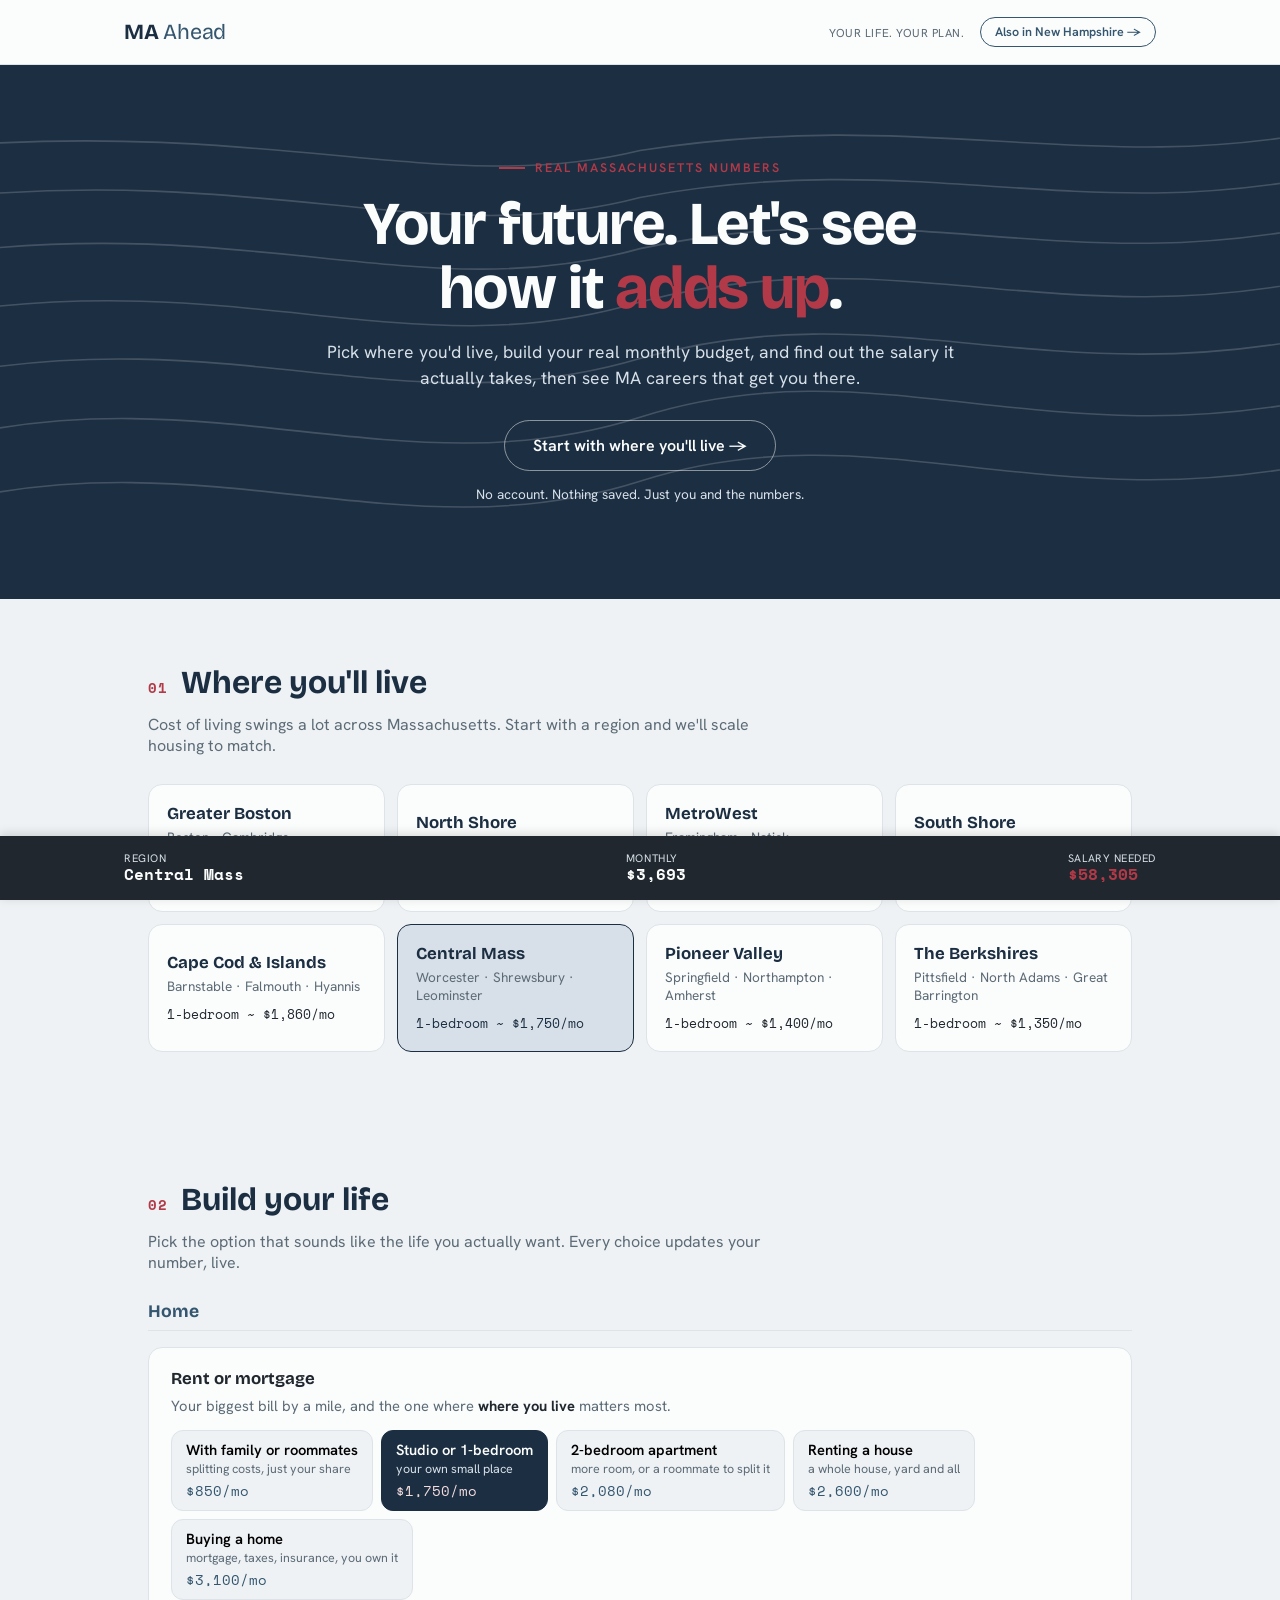
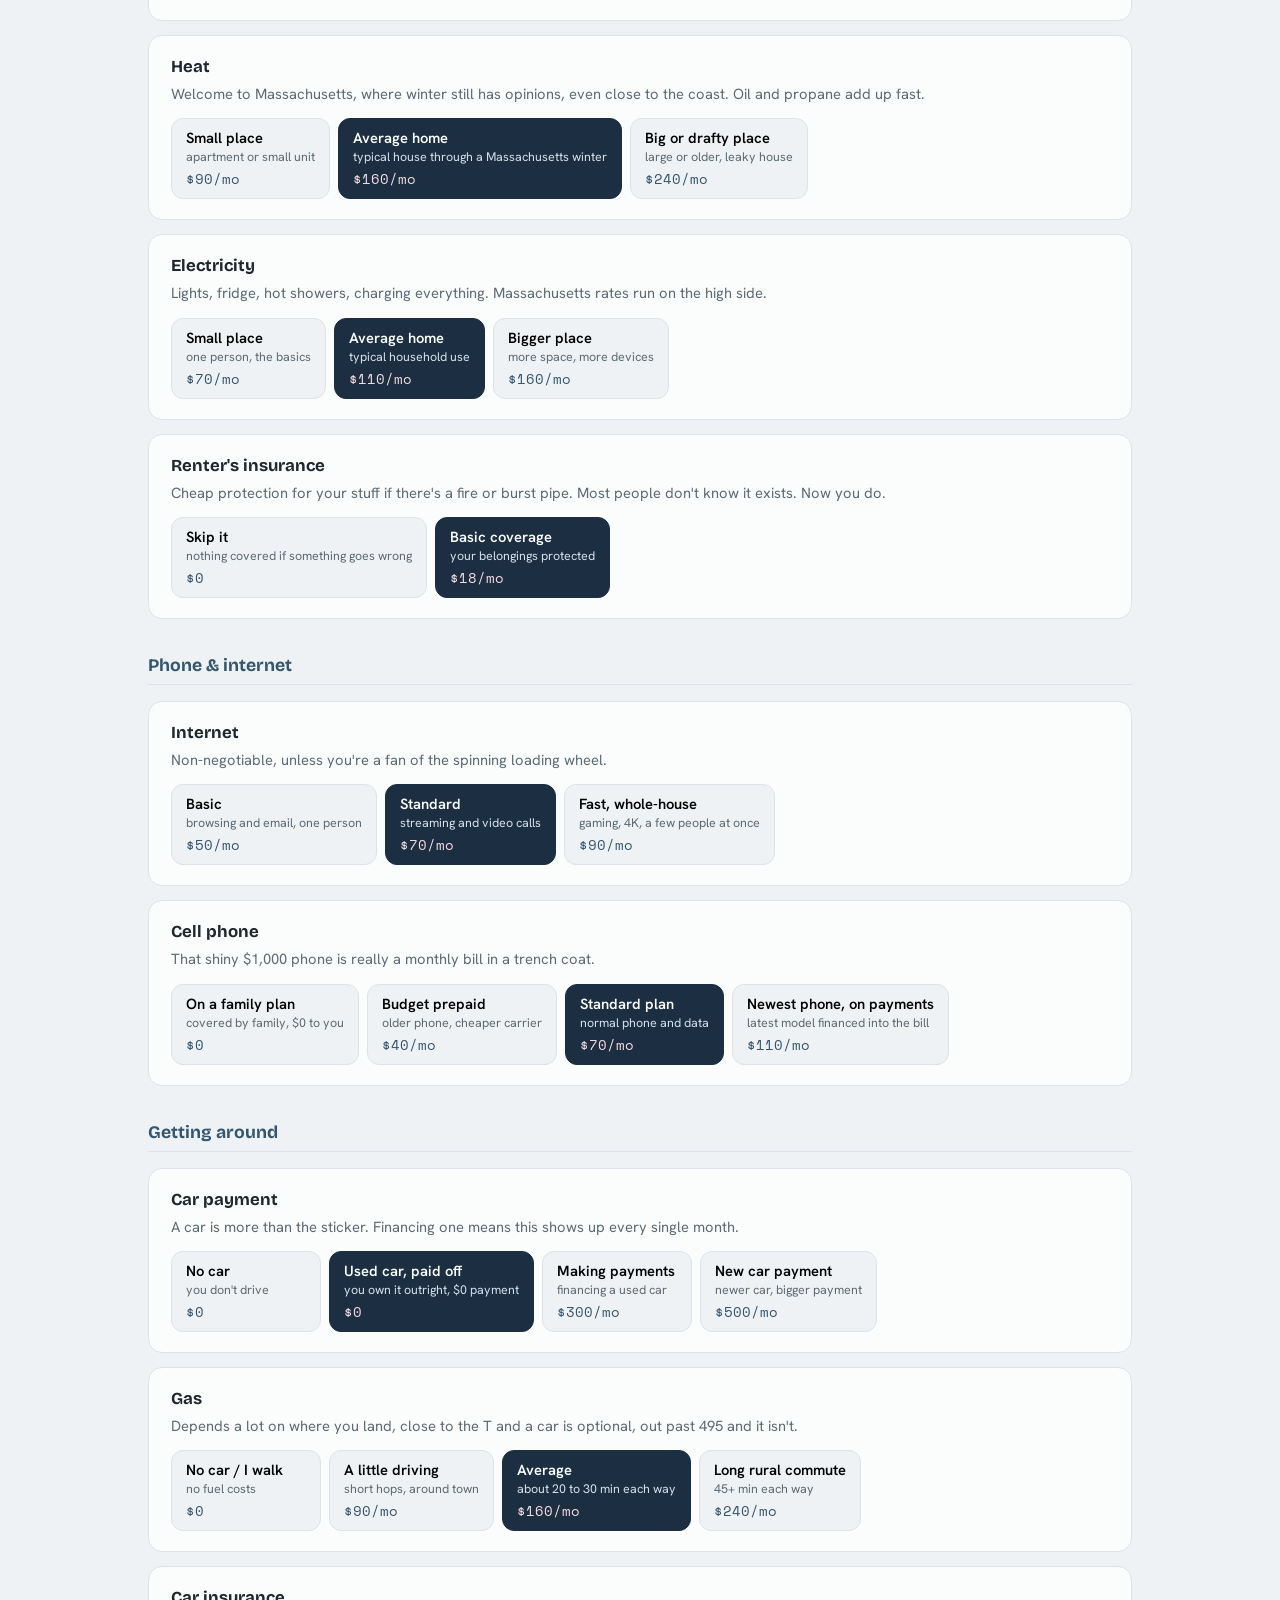
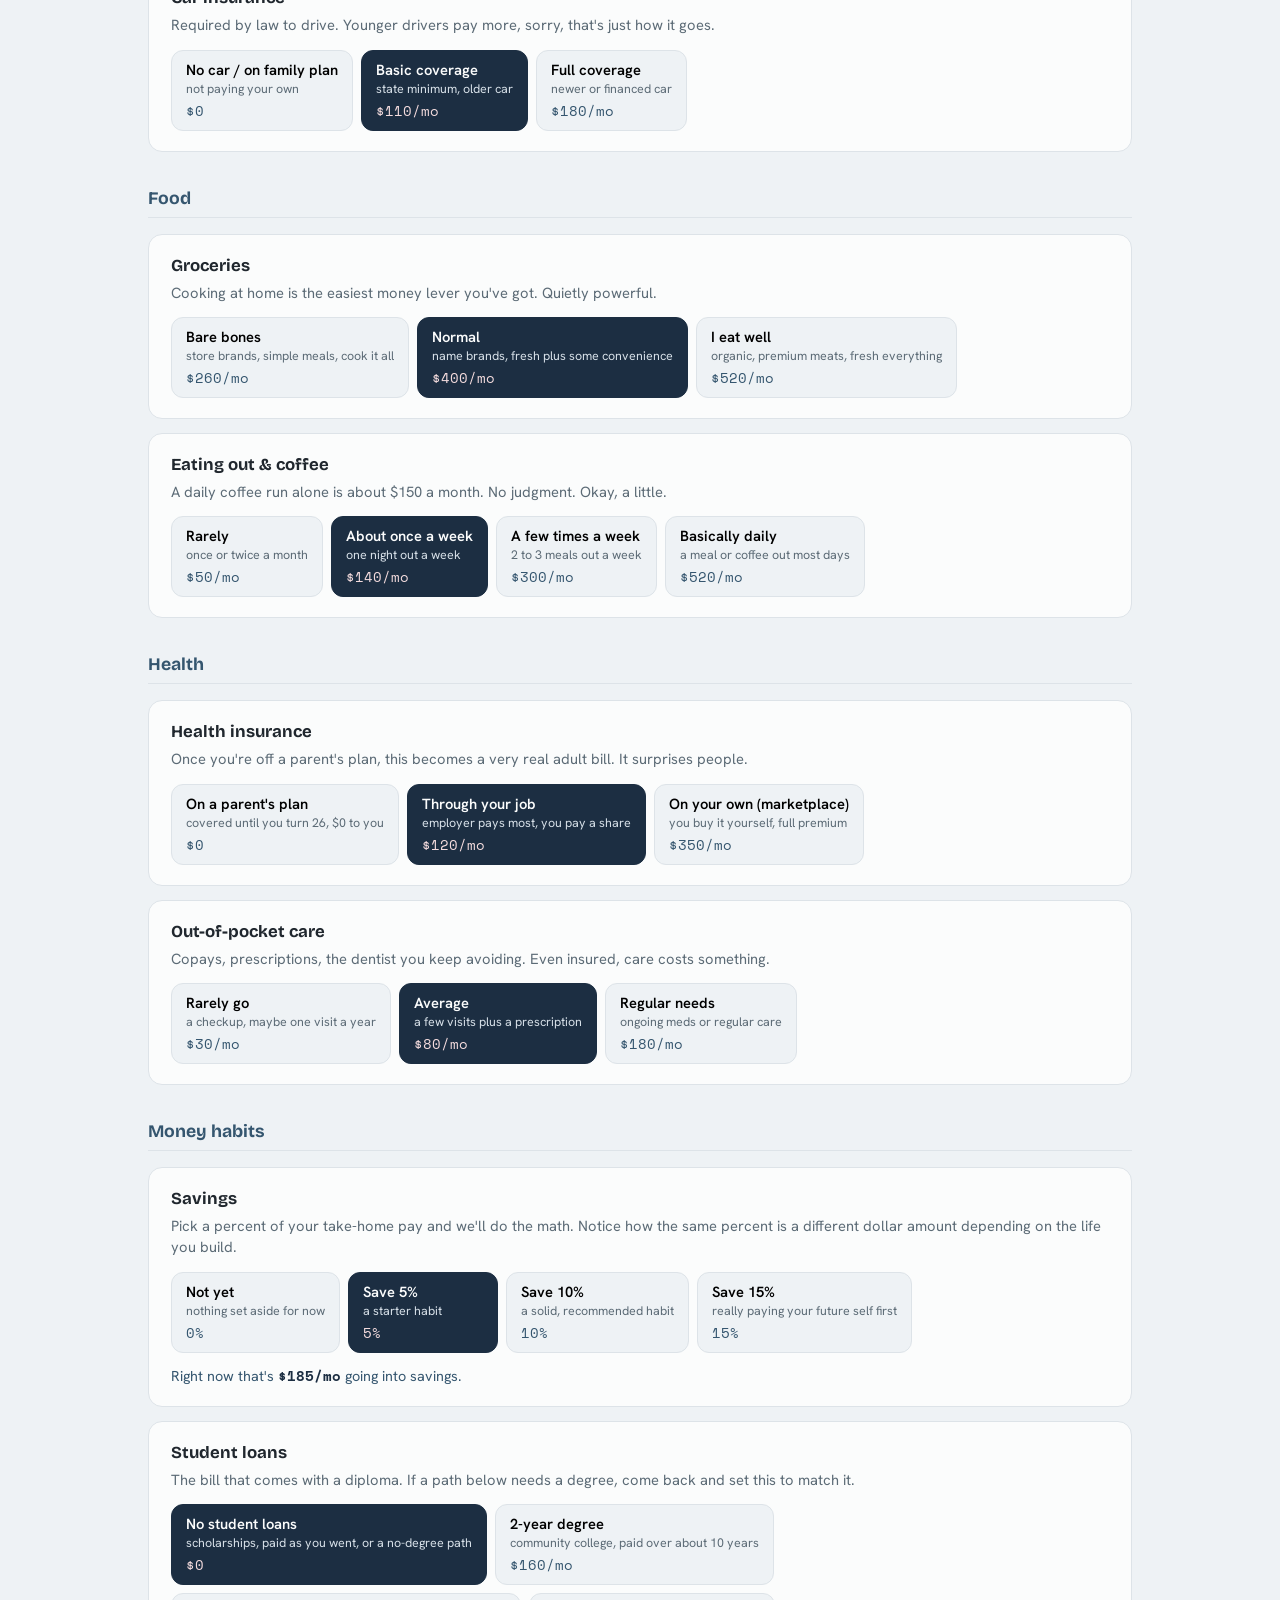
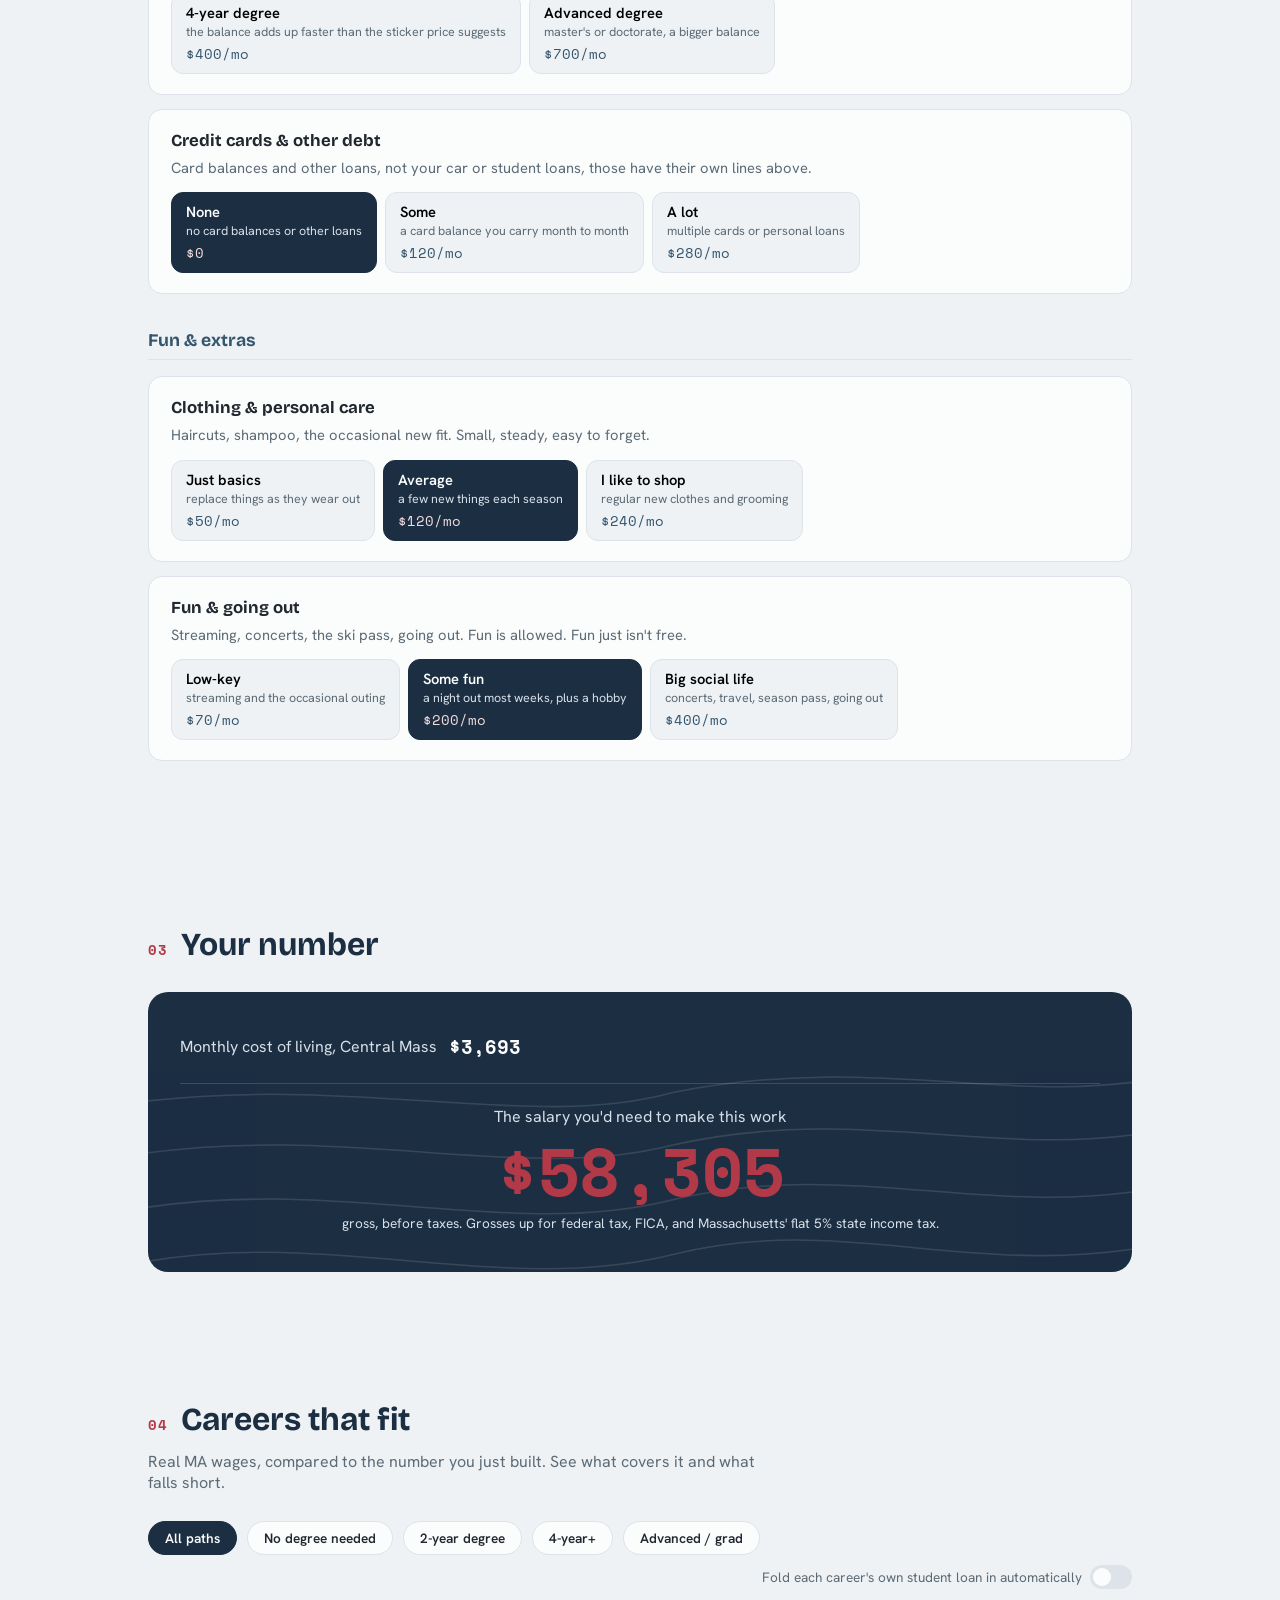
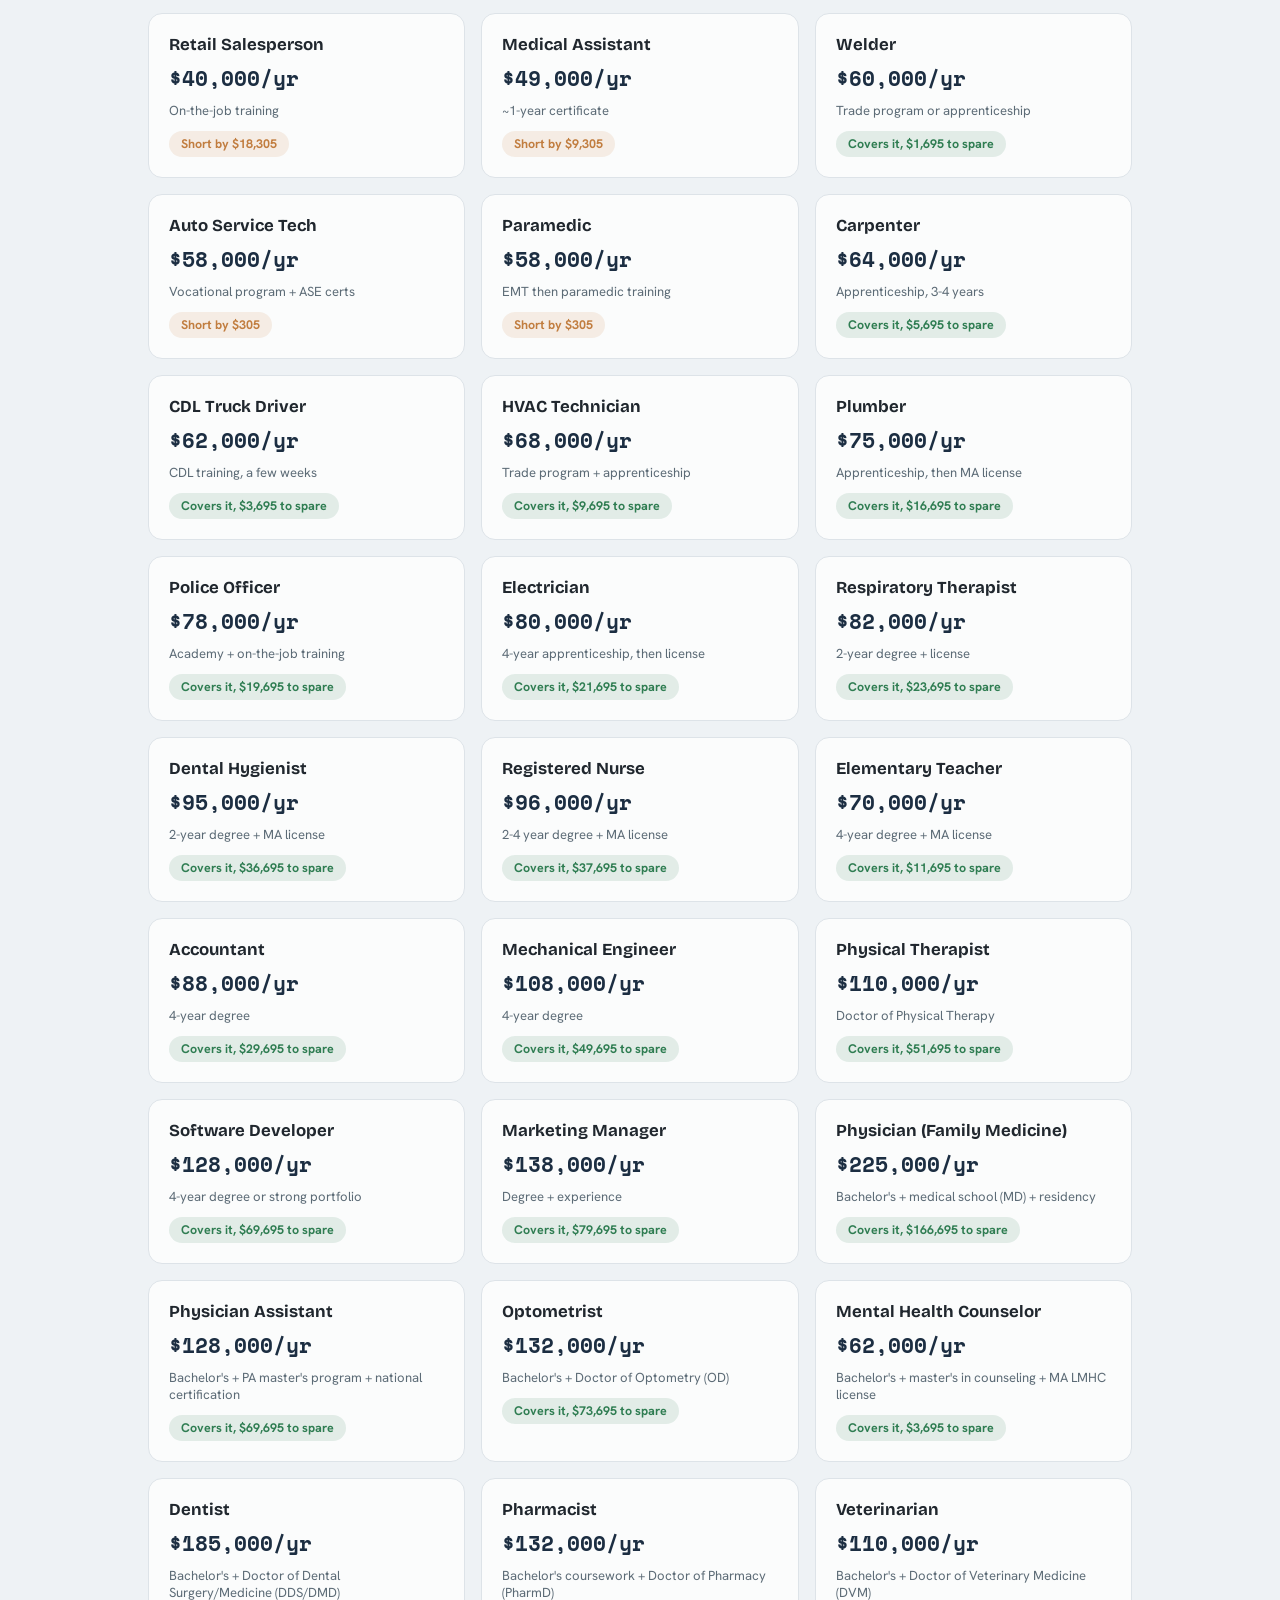
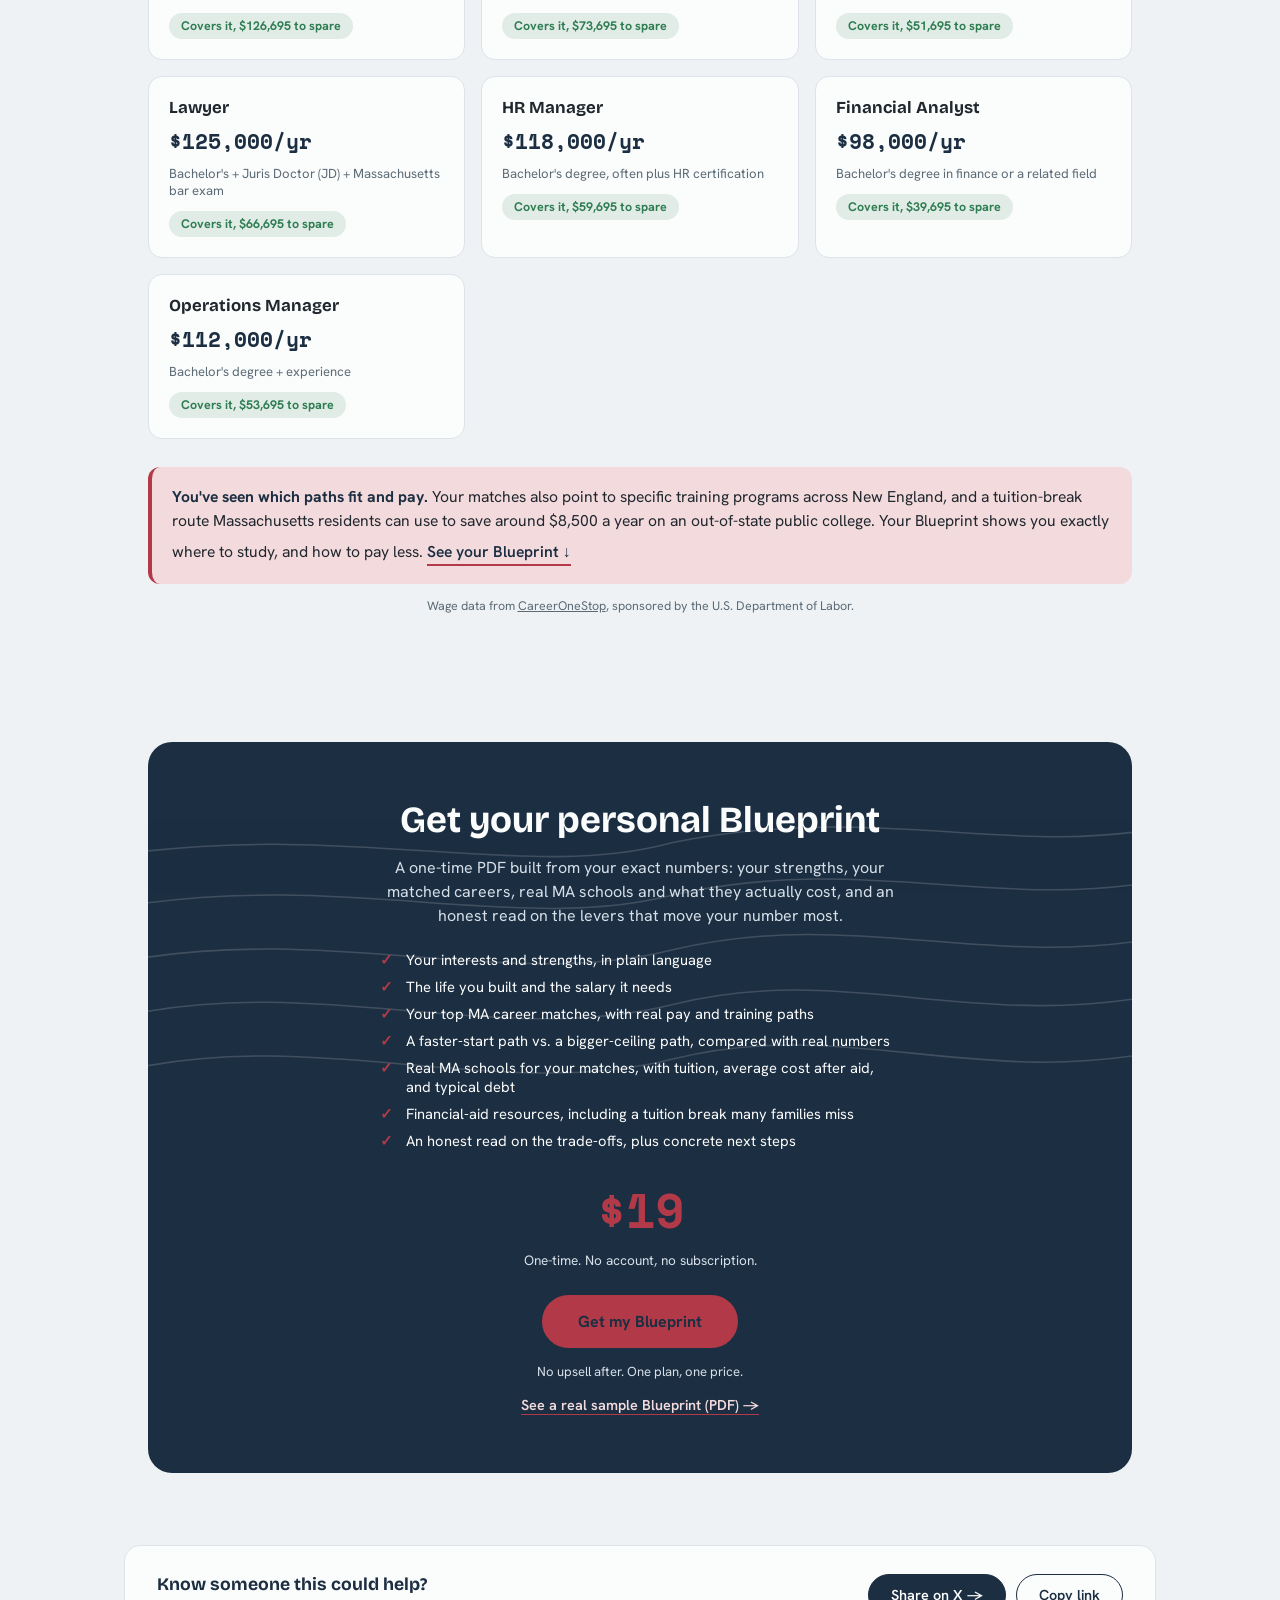
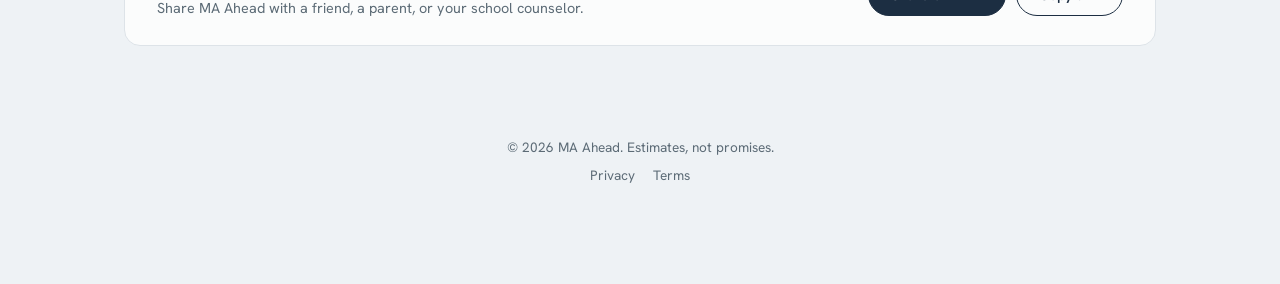
==== commit 2ecefdc1: "Add reciprocal 'Also in New Hampshire' link in header Mirrors the 'Also in Massachusetts' link added" ====
--- a/public/index.html
+++ b/public/index.html
@@ -25,7 +25,10 @@
 <header class="topbar">
   <div class="container">
     <a href="index.html" class="wordmark">MA <span>Ahead</span></a>
-    <span class="topbar-tag">Your Life. Your Plan.</span>
+    <div class="topbar-right">
+      <span class="topbar-tag">Your Life. Your Plan.</span>
+      <a href="https://nhahead.com" class="state-switch">Also in New Hampshire &rarr;</a>
+    </div>
   </div>
 </header>
 
--- a/public/css/styles.css
+++ b/public/css/styles.css
@@ -72,6 +72,27 @@
   letter-spacing:0.04em;
   text-transform:uppercase;
 }
+.topbar-right{
+  display:flex;
+  align-items:center;
+  gap:16px;
+}
+.state-switch{
+  font-family:inherit;
+  font-weight:600;
+  font-size:0.78rem;
+  color:var(--spruce);
+  border:1.5px solid var(--spruce);
+  border-radius:999px;
+  padding:6px 14px;
+  text-decoration:none;
+  white-space:nowrap;
+  transition:background .15s ease, color .15s ease;
+}
+.state-switch:hover{
+  background:var(--spruce);
+  color:var(--paper);
+}
 
 /* ---------- hero ---------- */
 .hero{
